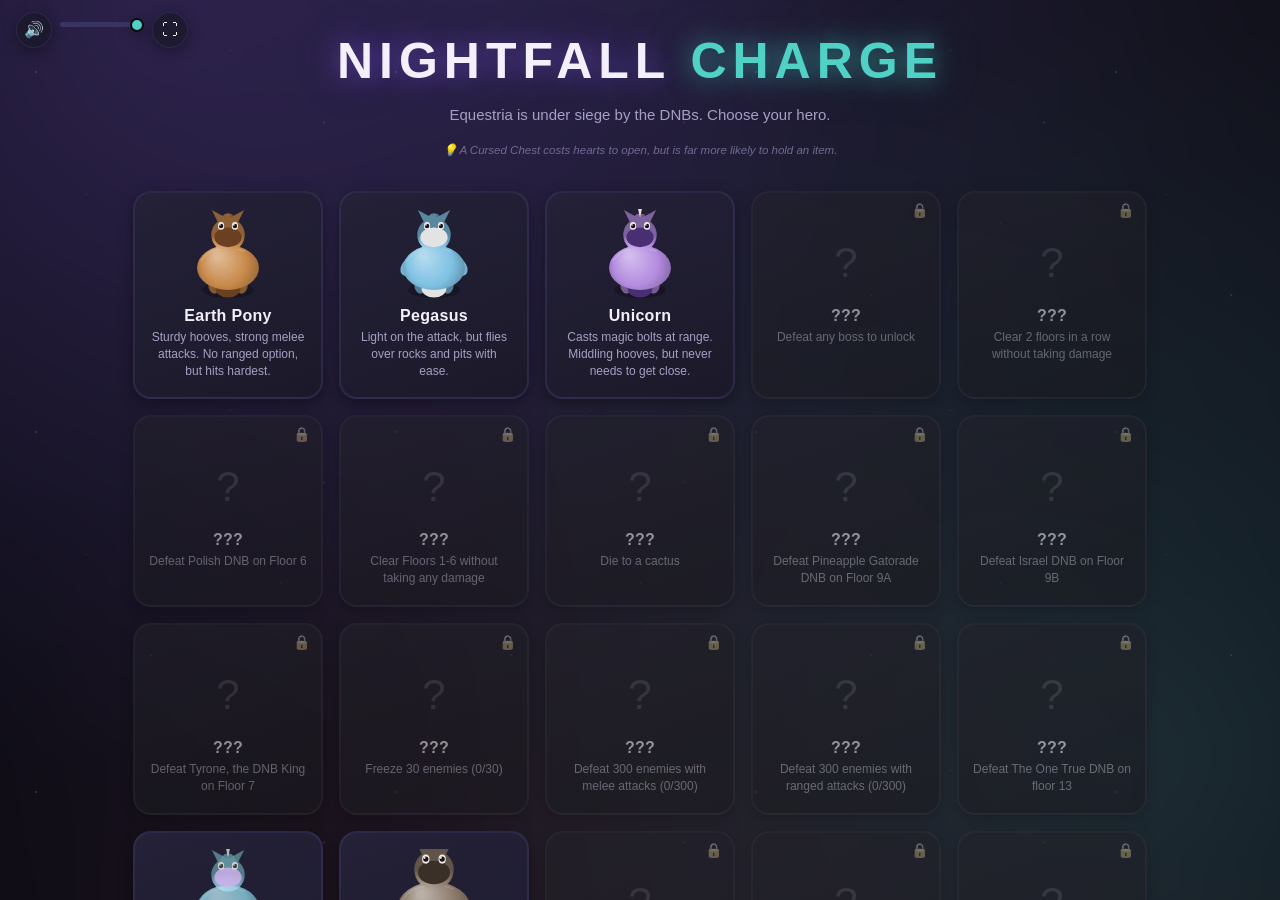
==== index.html @ 21ca1db9 "Add files via upload" ====
<!DOCTYPE html>
<html lang="en">
<head>
<meta charset="UTF-8">
<meta name="viewport" content="width=device-width, initial-scale=1.0">
<title>Nightfall Charge — A Bat Pony's Stand</title>
<link rel="stylesheet" href="style.css">
</head>
<body>

<div id="app">

  <button id="muteBtn" class="mute-btn" title="Mute (M)">🔊</button>
  <input type="range" id="volumeSlider" class="volume-slider" min="0" max="100" step="5" title="Volume">
  <button id="fullscreenBtn" class="mute-btn fullscreen-btn" title="Fullscreen" aria-pressed="false">⛶</button>

  <!-- ===================== MAIN MENU ===================== -->
  <div id="mainMenu" class="screen">
    <h1 class="title">NIGHTFALL <span>CHARGE</span></h1>
    <p class="subtitle">Equestria is under siege by the DNBs. Choose your hero.</p>
    <p id="lifetimeStats" class="lifetime-stats"></p>
    <p id="mainMenuTip" class="menu-tip"></p>
    <div id="classSelect" class="class-grid"></div>
    <!-- difficulty: scales enemy/boss HP + damage only (see main.js) -->
    <div id="difficultySelect" class="achv-filter" role="group" aria-label="Difficulty">
      <span class="hint">Difficulty</span>
      <button type="button" data-difficulty="easy">Easy</button>
      <button type="button" data-difficulty="normal" class="active">Normal</button>
      <button type="button" data-difficulty="hard">Hard</button>
    </div>
    <p class="hint">Move: WASD / Arrows &nbsp;·&nbsp; Attack: Left Click or Space &nbsp;·&nbsp; Bomb: B &nbsp;·&nbsp; Build Turret (hold): V &nbsp;·&nbsp; Active Item: E &nbsp;·&nbsp; Pill: Q &nbsp;·&nbsp; Star: R &nbsp;·&nbsp; Donate: F &nbsp;·&nbsp; Reroll: G &nbsp;·&nbsp; Arcade: H &nbsp;·&nbsp; Bestiary: C &nbsp;·&nbsp; Achievements: T &nbsp;·&nbsp; Pause: Esc</p>
    <h2 class="trophyTitle">Superbosses</h2>
    <div id="trophyRow" class="trophy-row"></div>
    <div class="menu-btn-row">
      <button id="achievementsBtn" class="achv-open-btn">🏆 Achievements<span id="achievementsNewBadge" class="new-badge hidden">NEW</span></button>
      <button id="bestiaryBtn" class="achv-open-btn">📖 Bestiary<span id="bestiaryNewBadge" class="new-badge hidden">NEW</span></button>
    </div>
  </div>

  <!-- ===================== ACHIEVEMENTS ===================== -->
  <div id="achievementsScreen" class="screen hidden overlay achv-overlay">
    <h2>Achievements</h2>
    <div id="achievementsSummary" class="achv-summary"></div>
    <div id="achievementsFilter" class="achv-filter">
      <button data-filter="all" class="active">All</button>
      <button data-filter="unlocked">Unlocked</button>
      <button data-filter="locked">Locked</button>
    </div>
    <div id="achievementsList" class="achv-list"></div>
    <button id="achievementsCloseBtn">Close</button>
  </div>

  <!-- ===================== BESTIARY ===================== -->
  <div id="bestiaryScreen" class="screen hidden overlay achv-overlay">
    <h2>Bestiary</h2>
    <div id="bestiarySummary" class="achv-summary"></div>
    <div id="bestiaryTabs" class="achv-filter"></div>
    <div id="bestiaryList" class="achv-list"></div>
    <button id="bestiaryCloseBtn">Close</button>
  </div>

  <!-- ===================== GAME SCREEN ===================== -->
  <div id="gameScreen" class="screen hidden">

    <div id="hud">
      <div id="hearts" class="hud-row"></div>
      <div class="hud-row hud-resources">
        <span class="res" id="resCoins">🪙 <b>0</b></span>
        <span class="res" id="resKeys">🔑 <b>0</b></span>
        <span class="res" id="resBombs">💣 <b>0</b></span>
        <span class="res hidden" id="resTurrets" title="Built turrets in this room (Engineer Pony).">🔧 <b>0/3</b></span>
        <span class="res hidden" id="resMinions" title="Summoned changeling minions (Changeling Queen).">🦋 <b>0/2</b></span>
        <span class="res" id="resFloor">Floor <b>1</b></span>
      </div>
      <div class="hud-row hud-resources">
        <span class="res" id="statSpeed" title="Movement speed, in pixels/second.">SPD <b>0</b></span>
        <span class="res" id="statRate" title="Attacks per second.">RATE <b>0</b></span>
        <span class="res" id="statDamage" title="Damage per hit.">DMG <b>0</b></span>
        <span class="res" id="statLuck" title="Luck — raises status-effect chances, crit chance, and pickup odds.">LUCK <b>0</b></span>
        <span class="res" id="statRange">RNG <b>0</b></span>
      </div>
      <div class="hud-row" id="activeItemRow">
        <div id="activeItemIcon" class="active-icon">—</div>
        <div id="activeItemPips" class="pips"></div>
        <div id="pillIcon" class="active-icon pill-icon">—</div>
        <div id="starIcon" class="active-icon star-icon">—</div>
        <div id="trinketIcon" class="active-icon trinket-icon">—</div>
      </div>
    </div>

    <div id="minimapWrap">
      <button id="minimapLegendBtn" title="What do the map icons mean?">?</button>
      <canvas id="minimap" width="150" height="150"></canvas>
      <div id="minimapLegend" class="minimap-legend hidden"></div>
    </div>

    <div id="canvasWrap">
      <canvas id="game" width="320" height="320"></canvas>

      <!-- side info panels — absolutely positioned in the idle space either
           side of the 320px canvas; hidden on narrow viewports (style.css) -->
      <div id="leftPanel" class="hudPanel">
        <div class="hudPanelSection" id="leftPanelActive"></div>
        <div class="hudPanelSection" id="leftPanelTrinket"></div>
        <div class="hudPanelSection" id="leftPanelStar"></div>
        <div class="hudPanelSection" id="leftPanelPills"></div>
      </div>

      <div id="rightPanel" class="hudPanel">
        <div class="hudPanelSection">
          <div class="hudPanelTitle">Synergies</div>
          <div id="synergyBar">
            <span class="synergy-badge" id="synEcosystem" title="Ecosystem Set: own at least one item from each of the Marked-for-Death, Venom Bloom, and Skyfall attack-layer families.">🌿</span>
            <span class="synergy-badge" id="synRotRuin" title="Rot &amp; Ruin: any Vulnerable chance AND any Poison chance at once — poison ticks hit 30% harder against a Vulnerable target.">🦠</span>
            <span class="synergy-badge" id="synMarksman" title="Marksman's Eye: 20%+ crit chance backed by any Vulnerable source.">🎯</span>
            <span class="synergy-badge" id="synPackBond" title="Pack Bond: own 3 or more familiars.">🐾</span>
            <span class="synergy-badge" id="synTwinFangs" title="Twin Fangs: own both Fang Guard and Quiverstring at once.">🐺</span>
          </div>
        </div>
        <div class="hudPanelSection">
          <div class="hudPanelTitle">Items</div>
          <div id="passivesBar"></div>
        </div>
        <div class="hudPanelSection">
          <div class="hudPanelTitle">Familiars</div>
          <div id="familiarBar"></div>
        </div>
      </div>

      <div id="roomBanner"></div>
      <div id="itemExamine">
        <div class="item-examine-icon" id="itemExamineIcon"></div>
        <div class="item-examine-text">
          <div class="item-examine-name" id="itemExamineName"></div>
          <div class="item-examine-quality" id="itemExamineQuality"></div>
          <div class="item-examine-desc" id="itemExamineDesc"></div>
        </div>
      </div>
      <div id="toast"></div>
    </div>
  </div>

  <!-- ===================== PAUSE ===================== -->
  <div id="pauseScreen" class="screen hidden overlay">
    <h2>Paused</h2>
    <p id="pauseStats"></p>
    <p class="hint">Move: WASD / Arrows &nbsp;·&nbsp; Attack: Left Click or Space &nbsp;·&nbsp; Bomb: B &nbsp;·&nbsp; Build Turret (hold): V &nbsp;·&nbsp; Active Item: E &nbsp;·&nbsp; Pill: Q &nbsp;·&nbsp; Star: R &nbsp;·&nbsp; Donate: F &nbsp;·&nbsp; Reroll: G &nbsp;·&nbsp; Arcade: H &nbsp;·&nbsp; Mute: M</p>
    <p id="pauseEquipped" class="pause-equipped"></p>
    <button id="resumeBtn">Resume</button>
    <button id="pauseAchievementsBtn">🏆 Achievements</button>
    <button id="pauseBestiaryBtn">📖 Bestiary</button>
    <button id="quitBtn">Quit to Menu</button>
  </div>

  <!-- ===================== GAME OVER ===================== -->
  <div id="gameOverScreen" class="screen hidden overlay">
    <h2 id="gameOverTitle">You Fell...</h2>
    <p id="gameOverStats"></p>
    <button id="copyRunBtn">📋 Copy Run Summary</button>
    <button id="retryBtn">Return to Menu</button>
  </div>

  <!-- ===================== WIN ===================== -->
  <div id="winScreen" class="screen hidden overlay">
    <h2>Equestria is Saved!</h2>
    <p id="winStats"></p>
    <button id="copyWinRunBtn">📋 Copy Run Summary</button>
    <button id="winBtn">Return to Menu</button>
  </div>

</div>

<script src="js/core/theme.js"></script>
<script src="js/core/utils-1.js"></script>
<script src="js/core/utils-2.js"></script>
<script src="js/core/audio.js"></script>

<script src="js/data/core.js"></script>
<script src="js/data/items-1.js"></script>
<script src="js/data/items-2.js"></script>
<script src="js/data/items-3.js"></script>
<script src="js/data/items-4.js"></script>
<script src="js/data/items-5.js"></script>
<script src="js/data/trinkets-1.js"></script>
<script src="js/data/trinkets-2.js"></script>
<script src="js/data/familiars-1.js"></script>
<script src="js/data/familiars-2.js"></script>
<script src="js/data/lists.js"></script>
<script src="js/data/pickups.js"></script>
<script src="js/data/collectibles.js"></script>
<script src="js/data/economy.js"></script>

<script src="js/data/enemies/growth.js"></script>
<script src="js/data/enemies/types-1.js"></script>
<script src="js/data/enemies/types-2.js"></script>
<script src="js/data/enemies/types-3.js"></script>
<script src="js/data/enemies/types-4.js"></script>
<script src="js/data/enemies/lists.js"></script>
<script src="js/data/enemies/bosses.js"></script>
<script src="js/data/enemies/superbosses.js"></script>

<script src="js/data/stages.js"></script>

<script src="js/achievements/core.js"></script>
<script src="js/achievements/defs-1.js"></script>
<script src="js/achievements/defs-2.js"></script>
<script src="js/achievements/defs-3.js"></script>
<script src="js/achievements/defs-4.js"></script>
<script src="js/achievements/defs-5.js"></script>
<script src="js/achievements/defs-6.js"></script>
<script src="js/achievements/defs-7.js"></script>
<script src="js/achievements/defs-8.js"></script>
<script src="js/achievements/defs-9.js"></script>
<script src="js/achievements/defs-10.js"></script>
<script src="js/achievements/defs-11.js"></script>
<script src="js/achievements/logic.js"></script>

<script src="js/ui/bestiary.js"></script>

<script src="js/data/roomTemplates/core.js"></script>
<script src="js/data/roomTemplates/normal-1.js"></script>
<script src="js/data/roomTemplates/normal-2.js"></script>
<script src="js/data/roomTemplates/normal-3.js"></script>
<script src="js/data/roomTemplates/normal-4.js"></script>

<script src="js/systems/dungeon.js"></script>
<script src="js/systems/room.js"></script>
<script src="js/entities/entities.js"></script>
<script src="js/systems/attackStyles.js"></script>
<script src="js/systems/combat-1.js"></script>
<script src="js/systems/combat-2.js"></script>
<script src="js/systems/combat-3.js"></script>
<script src="js/systems/combat-4.js"></script>
<script src="js/systems/ai-1.js"></script>
<script src="js/systems/ai-2.js"></script>
<script src="js/systems/ai-3.js"></script>
<script src="js/systems/ai-4.js"></script>
<script src="js/systems/familiars.js"></script>
<script src="js/systems/pills.js"></script>
<script src="js/systems/stars.js"></script>
<script src="js/systems/items-1.js"></script>
<script src="js/systems/items-2.js"></script>
<script src="js/systems/shop.js"></script>

<script src="js/ui/ui.js"></script>
<script src="js/game.js"></script>
<script src="js/ui/render.js"></script>
<script src="js/main.js"></script>
</body>
</html>
---- style.css ----
:root{
  /* surfaces */
  --bg:#0b0a13;
  --panel:#1b1929;
  --panel-hi:#242138;
  --panel2:#262340;
  --panel-glass:rgba(26,24,40,.72);

  /* ink */
  --ink:#f3f0fb;
  --muted:#a79fc4;
  --muted-dim:#726a92;

  /* borders */
  --border:#3a3560;
  --border-soft:rgba(58,53,96,.55);

  /* accents */
  --accent:#8b5cf6;
  --accent-dim:#5a3fa0;
  --accent2:#4fd1c5;
  --red:#e35b6a;
  --blue:#5b9ee3;
  --gold:#e3c15b;
  --green:#7fd66a;

  /* effects */
  --glow-accent:0 0 24px rgba(139,92,246,.45);
  --glow-accent2:0 0 20px rgba(79,209,197,.4);
  --glow-gold:0 0 18px rgba(227,193,93,.4);
  --glow-red:0 0 18px rgba(227,91,106,.4);
  --shadow-soft:0 4px 14px rgba(0,0,0,.35);
  --shadow-lift:0 14px 32px -10px rgba(0,0,0,.6);

  --radius-sm:8px;
  --radius-md:12px;
  --radius-lg:18px;

  --ease:cubic-bezier(.22,1,.36,1);
  /* Phase 6b overhaul — the two hover/active-state durations that were
     already the de facto standard across the file (most rules already used
     .15s or .2s, some paired with var(--ease) and some not); giving them
     names means every chip/button/card's micro-interaction now shares
     exactly one curve instead of accidentally drifting apart. */
  --transition-fast:.15s var(--ease);
  --transition-base:.2s var(--ease);
}

*{ box-sizing:border-box; }

html,body{
  margin:0; padding:0; height:100%;
  background:var(--bg);
  color:var(--ink);
  font-family:'Trebuchet MS', 'Segoe UI', sans-serif;
  overflow:hidden;
  user-select:none;
}

/* ---------- ambient background (behind everything, purely decorative) ---------- */
body{ position:relative; isolation:isolate; }
body::before{
  content:''; position:fixed; inset:-12%;
  background:
    radial-gradient(circle at 18% 12%, rgba(139,92,246,.20), transparent 45%),
    radial-gradient(circle at 82% 78%, rgba(79,209,197,.14), transparent 50%),
    radial-gradient(circle at 50% 105%, rgba(227,91,106,.10), transparent 55%),
    radial-gradient(ellipse at 50% -10%, #241f3d 0%, #12111c 55%, #0a0912 100%);
  filter:blur(40px);
  animation:driftGlow 26s ease-in-out infinite alternate;
  z-index:-2; pointer-events:none;
}
body::after{
  content:''; position:fixed; inset:0;
  background-image:
    radial-gradient(1.4px 1.4px at 10% 20%, rgba(255,255,255,.55), transparent),
    radial-gradient(1px 1px at 78% 62%, rgba(255,255,255,.4), transparent),
    radial-gradient(1.6px 1.6px at 42% 82%, rgba(255,255,255,.4), transparent),
    radial-gradient(1px 1px at 64% 14%, rgba(255,255,255,.3), transparent),
    radial-gradient(1px 1px at 24% 54%, rgba(255,255,255,.28), transparent),
    radial-gradient(1.5px 1.5px at 90% 34%, rgba(255,255,255,.32), transparent);
  background-repeat:repeat; background-size:360px 360px;
  opacity:.45;
  animation:twinkle 6s ease-in-out infinite;
  z-index:-1; pointer-events:none;
}
@keyframes driftGlow{
  0%{ transform:translate(0,0) scale(1); }
  100%{ transform:translate(-2.5%,2%) scale(1.06); }
}
@keyframes twinkle{
  0%,100%{ opacity:.32; }
  50%{ opacity:.58; }
}
@media (prefers-reduced-motion:reduce){
  body::before, body::after{ animation:none; }
}

#app{ height:100%; width:100%; position:relative; }
.screen{ height:100%; width:100%; display:flex; flex-direction:column; align-items:center; }
.hidden{ display:none !important; }

/* ---------- Mute button — floats above every screen ---------- */
.mute-btn{
  position:absolute; top:12px; left:16px; z-index:20;
  width:36px; height:36px; padding:0; border-radius:50%;
  background:var(--panel-glass); border:1px solid var(--border-soft); color:var(--ink);
  font-size:16px; line-height:1; cursor:pointer;
  display:flex; align-items:center; justify-content:center;
  backdrop-filter:blur(4px); -webkit-backdrop-filter:blur(4px);
  box-shadow:var(--shadow-soft);
  transition:transform var(--transition-fast), border-color var(--transition-base), filter var(--transition-fast);
}
.mute-btn:hover{ transform:scale(1.08); border-color:var(--accent2); }
.mute-btn:active{ transform:scale(.96); }
.mute-btn.muted{ filter:grayscale(.7) brightness(.8); }

/* ---------- Fullscreen toggle — same chrome, parked past the volume slider ---------- */
.fullscreen-btn{ left:152px; }
.fullscreen-btn.active{ border-color:var(--accent2); color:var(--accent2); }
/* the volume slider hides itself on a cramped screen, so close the gap */
@media (max-width:640px){ .fullscreen-btn{ left:58px; } }

/* ---------- Volume slider — sits beside the mute button on every screen ---------- */
.volume-slider{
  position:absolute; top:20px; left:58px; z-index:20;
  width:84px; height:5px; -webkit-appearance:none; appearance:none;
  background:var(--border); border-radius:999px; outline:none; cursor:pointer;
}
.volume-slider::-webkit-slider-thumb{
  -webkit-appearance:none; appearance:none; width:14px; height:14px; border-radius:50%;
  background:var(--accent2); box-shadow:var(--shadow-soft); cursor:pointer; border:2px solid var(--bg);
}
.volume-slider::-moz-range-thumb{
  width:14px; height:14px; border-radius:50%; background:var(--accent2);
  box-shadow:var(--shadow-soft); cursor:pointer; border:2px solid var(--bg);
}
.volume-slider::-moz-range-track{ background:var(--border); height:5px; border-radius:999px; }
@media (max-width:640px){ .volume-slider{ display:none; } } /* mute toggle alone is enough on a cramped screen */

::selection{ background:var(--accent); color:#fff; }

button{ font-family:inherit; }
button:focus-visible, .class-card:focus-visible{
  outline:2px solid var(--accent2); outline-offset:2px; border-radius:6px;
}

/* thin themed scrollbars for anything that overflows */
#mainMenu, .panel{ scrollbar-width:thin; scrollbar-color:var(--border) transparent; }
#mainMenu::-webkit-scrollbar, .panel::-webkit-scrollbar{ width:8px; height:8px; }
#mainMenu::-webkit-scrollbar-track{ background:transparent; }
#mainMenu::-webkit-scrollbar-thumb{ background:var(--border); border-radius:8px; }
#mainMenu::-webkit-scrollbar-thumb:hover{ background:var(--accent-dim); }

/* ---------- Main Menu ---------- */
#mainMenu{
  /* NOT justify-content:center — a flex container that centers overflowing
     content has a well-known scroll trap: the browser centers the flex line
     and treats the space above it as unreachable, so once the class grid
     (now 20 cards) gets taller than the viewport, everything above the
     centered point can't be scrolled back into view. flex-start plus the
     existing top padding keeps the same "roughly centered on a short
     screen" look without that trap. */
  justify-content:flex-start; padding:32px 24px 40px; gap:16px; overflow-y:auto;
  animation:menuIn .5s var(--ease) both;
}
@keyframes menuIn{
  from{ opacity:0; transform:translateY(14px); }
  to{ opacity:1; transform:translateY(0); }
}

.title{
  font-size:clamp(32px,6vw,50px); letter-spacing:6px; margin:0; font-weight:800;
  text-shadow:0 0 26px rgba(139,92,246,.55), 0 0 56px rgba(139,92,246,.22);
  animation:titlePulse 4.5s ease-in-out infinite;
}
.title span{
  color:var(--accent2);
  text-shadow:0 0 26px rgba(79,209,197,.6), 0 0 56px rgba(79,209,197,.28);
}
@keyframes titlePulse{
  0%,100%{ filter:brightness(1); }
  50%{ filter:brightness(1.12); }
}
@media (prefers-reduced-motion:reduce){ .title{ animation:none; } }

.subtitle{ color:var(--muted); margin:0 0 4px; font-size:15px; }
.lifetime-stats{ color:var(--muted-dim); margin:0 0 4px; font-size:12px; letter-spacing:.2px; }
.lifetime-stats:empty{ display:none; } /* no localStorage history yet (fresh browser) — don't leave an odd gap */
.menu-tip{ color:var(--muted-dim); margin:0 0 10px; font-size:11.5px; font-style:italic; max-width:520px; text-align:center; }

.class-grid{
  display:grid; grid-template-columns:repeat(auto-fit, minmax(150px,190px));
  justify-content:center;
  gap:16px; margin:8px 0;
  max-width:1050px;
}
.class-card{
  position:relative; overflow:hidden; isolation:isolate;
  background:linear-gradient(160deg, var(--panel-hi), var(--panel));
  border:2px solid var(--border-soft); border-radius:var(--radius-lg);
  padding:16px 14px; text-align:center; cursor:pointer;
  box-shadow:var(--shadow-soft);
  transition:transform var(--transition-base), border-color var(--transition-base), box-shadow var(--transition-base);
}
.class-card::before{
  content:''; position:absolute; inset:0; z-index:1;
  background:linear-gradient(115deg, transparent 35%, rgba(255,255,255,.09) 48%, transparent 62%);
  transform:translateX(-130%);
  transition:transform .65s var(--ease);
  pointer-events:none;
}
.class-card:hover:not(.locked)::before{ transform:translateX(130%); }
.class-card:hover:not(.locked){
  transform:translateY(-6px) scale(1.02);
  border-color:var(--accent);
  box-shadow:var(--shadow-lift), var(--glow-accent);
}
.class-card:active:not(.locked){ transform:translateY(-2px) scale(.99); }
.class-card canvas{ display:block; margin:0 auto 8px; position:relative; z-index:0; }
.class-card h3{ margin:4px 0; font-size:16px; letter-spacing:.3px; }
.class-card p{ margin:2px 0; font-size:12px; color:var(--muted); line-height:1.4; }
.class-card.locked{ opacity:.55; cursor:not-allowed; filter:grayscale(.65); }
.class-card.locked::after{
  content:'🔒'; position:absolute; top:9px; right:11px; font-size:14px; opacity:.85; z-index:1;
}

.hint{ color:var(--muted-dim); font-size:12px; margin-top:6px; text-align:center; }
.hint kbd, .hint b{ color:var(--muted); }

.trophyTitle{
  font-size:12px; letter-spacing:3px; text-transform:uppercase; color:var(--muted-dim);
  margin:10px 0 2px; font-weight:600;
  display:flex; align-items:center; gap:10px; width:100%; max-width:640px;
}
.trophyTitle::before, .trophyTitle::after{
  content:''; flex:1; height:1px;
  background:linear-gradient(90deg, transparent, var(--border), transparent);
}
.trophy-row{ display:flex; gap:12px; flex-wrap:wrap; justify-content:center; max-width:640px; }
.trophy{
  width:82px; background:linear-gradient(160deg, var(--panel-hi), var(--panel));
  border:2px solid var(--border-soft); border-radius:var(--radius-md);
  padding:10px 6px; text-align:center; box-shadow:var(--shadow-soft);
  transition:transform var(--transition-base), box-shadow var(--transition-base);
}
.trophy:hover{ transform:translateY(-3px); }
.trophy .icon{ font-size:26px; line-height:1; filter:drop-shadow(0 2px 4px rgba(0,0,0,.4)); }
.trophy .name{ font-size:10px; color:var(--muted); margin-top:5px; line-height:1.3; }
.trophy .count{ font-size:10px; color:var(--gold); margin-top:2px; font-weight:700; }
.trophy.locked{ opacity:.42; filter:grayscale(.8); }
.trophy.beaten{
  border-color:var(--gold);
  animation:trophyShine 3s ease-in-out infinite;
}
@keyframes trophyShine{
  0%,100%{ box-shadow:0 0 10px rgba(227,193,93,.25), var(--shadow-soft); }
  50%{ box-shadow:0 0 20px rgba(227,193,93,.48), var(--shadow-soft); }
}
@media (prefers-reduced-motion:reduce){ .trophy.beaten{ animation:none; box-shadow:var(--glow-gold), var(--shadow-soft); } }

/* ---------- Game Screen ---------- */
#gameScreen{ padding:10px 12px; gap:8px; height:100%; }

#hud{
  width:100%; max-width:960px; display:flex; flex-direction:column; gap:6px;
  padding:8px 10px; border-radius:var(--radius-md);
  background:linear-gradient(180deg, rgba(16,15,26,.55), rgba(16,15,26,.1));
  backdrop-filter:blur(3px); -webkit-backdrop-filter:blur(3px);
}
.hud-row{ display:flex; align-items:center; gap:10px; flex-wrap:wrap; }
#hearts{ gap:3px; height:24px; align-items:center; }

.hud-resources .res{
  background:var(--panel); border:1px solid var(--border-soft); border-radius:var(--radius-sm);
  padding:3px 10px; font-size:13px; color:var(--muted);
  display:inline-flex; align-items:center; gap:4px;
  transition:border-color var(--transition-base), transform var(--transition-fast);
}
.hud-resources .res:hover{ border-color:var(--accent2); }
.hud-resources .res b{ color:var(--ink); font-weight:700; }
/* a quiet "you're out" cue on the key/bomb counters at 0 — see ui.js updateHUD */
.hud-resources .res.res-empty{ border-color:rgba(227,91,106,.5); animation:resEmptyPulse 1.8s ease-in-out infinite; }
.hud-resources .res.res-empty b{ color:var(--red); }
@keyframes resEmptyPulse{
  0%,100%{ box-shadow:none; }
  50%{ box-shadow:0 0 8px rgba(227,91,106,.4); }
}

.active-icon{
  width:36px; height:36px; border-radius:var(--radius-sm); background:var(--panel);
  border:2px solid var(--border-soft); display:flex; align-items:center; justify-content:center;
  font-size:18px; box-shadow:var(--shadow-soft); transition:border-color var(--transition-base);
}
.pill-icon{
  border-radius:50%; margin-left:auto; border-color:rgba(180,140,224,.35);
}
.pill-icon:not(.empty){ border-color:var(--accent); box-shadow:0 0 8px rgba(139,92,246,.35), var(--shadow-soft); }
.star-icon{
  border-radius:50%; border-color:rgba(244,211,94,.35);
}
.star-icon:not(.empty){ border-color:#f4d35e; box-shadow:0 0 8px rgba(244,211,94,.4), var(--shadow-soft); }
.trinket-icon{
  border-radius:50%; border-color:rgba(227,193,93,.3);
}
.trinket-icon:not(.empty){ border-color:var(--gold); box-shadow:0 0 8px rgba(227,193,93,.35), var(--shadow-soft); }
.pips{ display:flex; gap:3px; }
.pip{ width:12px; height:12px; border-radius:3px; background:#33304f; border:1px solid var(--border-soft); transition:background var(--transition-base); }
.pip.full{ background:var(--accent2); box-shadow:0 0 6px var(--accent2); animation:pipGlow 1.9s ease-in-out infinite; }
@keyframes pipGlow{
  0%,100%{ box-shadow:0 0 6px var(--accent2); }
  50%{ box-shadow:0 0 13px var(--accent2); }
}
/* "this is usable right now" pulse — active item at full charge, or a
   pill/star held in the pocket — see ui.js updateHUD */
.active-icon.ready-glow{ animation:readyGlow 1.6s ease-in-out infinite; }
@keyframes readyGlow{
  0%,100%{ box-shadow:0 0 8px rgba(79,209,197,.35), var(--shadow-soft); }
  50%{ box-shadow:0 0 16px rgba(79,209,197,.7), var(--shadow-soft); }
}

#minimapWrap{
  position:absolute; top:12px; right:16px;
  background:var(--panel-glass); border:1px solid var(--border-soft); border-radius:var(--radius-md);
  padding:6px; backdrop-filter:blur(4px); -webkit-backdrop-filter:blur(4px);
  box-shadow:var(--shadow-soft);
}
#minimapWrap::before{
  content:'MAP'; display:block; font-size:9px; letter-spacing:2.5px; color:var(--muted-dim);
  text-align:center; margin-bottom:3px; font-weight:600;
}
#minimap{ border-radius:6px; display:block; }
#minimapLegendBtn{
  position:absolute; top:4px; left:4px; z-index:2;
  width:16px; height:16px; padding:0; border-radius:50%;
  background:var(--panel2); border:1px solid var(--border-soft); color:var(--muted);
  font-size:10px; font-weight:700; line-height:1; cursor:pointer;
  display:flex; align-items:center; justify-content:center;
  transition:border-color var(--transition-fast), color var(--transition-fast);
}
#minimapLegendBtn:hover{ border-color:var(--accent2); color:var(--ink); }
.minimap-legend{
  position:absolute; top:6px; right:calc(100% + 8px);
  width:190px; background:var(--panel-glass); border:1px solid var(--border-soft); border-radius:var(--radius-md);
  padding:8px 10px; backdrop-filter:blur(4px); -webkit-backdrop-filter:blur(4px);
  box-shadow:var(--shadow-lift); font-size:11px; color:var(--muted);
}
.minimap-legend .legend-row{ padding:2px 0; }
@media (max-width:640px){ .minimap-legend{ right:auto; left:0; top:calc(100% + 6px); width:170px; } }

#canvasWrap{
  position:relative; flex:1; width:100%; max-width:1100px;
  display:flex; align-items:center; justify-content:center; overflow:hidden;
}
/* a pulsing red edge-vignette once you're down to a heart or less (see
   ui.js updateHUD) — the heart row itself is easy to lose track of
   mid-fight, a full-screen cue isn't */
#canvasWrap.low-health::after{
  content:''; position:absolute; inset:0; pointer-events:none; z-index:5;
  box-shadow:inset 0 0 90px rgba(227,91,106,.55);
  animation:lowHealthPulse 1.4s ease-in-out infinite;
}
@keyframes lowHealthPulse{
  0%,100%{ opacity:.55; }
  50%{ opacity:1; }
}
#game{
  background:#000; border-radius:6px;
  box-shadow:0 0 0 1px var(--border-soft), 0 0 50px rgba(139,92,246,.16), var(--shadow-lift);
  /* Smooth, deliberately — NOT pixelated. Nothing here is pixel art: every
     sprite is anti-aliased vector work (ellipses, quadratic curves, radial
     gradients) drawn at devicePixelRatio, and game.js's fitCanvas can scale
     the result up to 2.2x. Nearest-neighbour on top of anti-aliased edges is
     the worst of both worlds — you keep the soft grey fringe *and* make it
     blocky. Bilinear keeps the curves reading as curves. The matching
     in-canvas decision (ctx.imageSmoothingEnabled) is set in render.js. */
  image-rendering:auto;
}
#roomBanner{
  position:absolute; top:10px; left:50%;
  transform:translate(-50%,-8px);
  font-size:19px; letter-spacing:3px; font-weight:700; color:var(--gold);
  text-shadow:0 2px 10px rgba(0,0,0,.9), var(--glow-gold);
  opacity:0; pointer-events:none;
  padding:4px 20px; border-radius:999px; background:rgba(8,7,13,.4);
  transition:opacity .5s var(--ease), transform .5s var(--ease);
}
#roomBanner.show{ opacity:1; transform:translate(-50%,0); }
#toast{
  position:absolute; bottom:14px; left:50%;
  transform:translate(-50%,8px);
  background:var(--panel-glass); border:1px solid var(--border-soft); border-radius:var(--radius-sm);
  padding:7px 16px; font-size:13px; opacity:0; pointer-events:none;
  max-width:80%; text-align:center;
  backdrop-filter:blur(4px); -webkit-backdrop-filter:blur(4px);
  box-shadow:var(--shadow-soft);
  transition:opacity .35s var(--ease), transform .35s var(--ease);
}
#toast.show{ opacity:1; transform:translate(-50%,0); }

/* ---------- item/trinket/familiar examination tooltip (BoI "external item
   descriptions"-style) — shows while standing near an unclaimed pedestal ---------- */
#itemExamine{
  position:absolute; bottom:56px; left:50%;
  transform:translate(-50%,8px);
  display:flex; align-items:center; gap:10px;
  background:var(--panel-glass); border:1px solid var(--border-soft); border-radius:var(--radius-sm);
  padding:8px 14px; max-width:88%; opacity:0; pointer-events:none;
  backdrop-filter:blur(4px); -webkit-backdrop-filter:blur(4px);
  box-shadow:var(--shadow-soft);
  transition:opacity .25s var(--ease), transform .25s var(--ease);
}
#itemExamine.show{ opacity:1; transform:translate(-50%,0); }
.item-examine-icon{ font-size:26px; flex:0 0 auto; line-height:1; }
.item-examine-text{ min-width:0; text-align:left; }
.item-examine-name{ font-weight:700; font-size:13px; color:var(--ink); }
.item-examine-quality{ font-size:11px; color:var(--gold); margin:1px 0; letter-spacing:.5px; }
.item-examine-desc{ font-size:11.5px; color:var(--muted); line-height:1.35; }

/* max-height+scroll safety net — the passive pool got a lot bigger (see
   data.js's supermassive update batch), so a heavily-stacked run can now
   wrap to several rows; without a cap that pushes the rest of the page
   down instead of just scrolling in place */
#passivesBar{ display:flex; gap:5px; min-height:22px; flex-wrap:wrap; max-height:70px; overflow-y:auto; }
#familiarBar{ display:flex; gap:5px; min-height:22px; flex-wrap:wrap; max-height:70px; overflow-y:auto; }
.passive-chip{
  width:20px; height:20px; border-radius:50%; background:var(--panel2);
  border:1px solid var(--border-soft); font-size:11px; display:flex; align-items:center; justify-content:center;
  box-shadow:var(--shadow-soft); transition:transform var(--transition-fast), border-color var(--transition-fast);
}
.passive-chip:hover{ transform:scale(1.18); border-color:var(--accent2); }
/* familiar bank chips — same chrome as the item bank's, with a count badge
   for stacked copies (see ui.js updateHUD) */
.familiar-chip{
  position:relative;
  width:20px; height:20px; border-radius:50%; background:var(--panel2);
  border:1px solid var(--border-soft); font-size:11px; display:flex; align-items:center; justify-content:center;
  box-shadow:var(--shadow-soft); transition:transform var(--transition-fast), border-color var(--transition-fast);
}
.familiar-chip:hover{ transform:scale(1.18); border-color:var(--accent2); }
.familiar-chip .chip-count{
  position:absolute; right:-3px; bottom:-3px;
  font-size:8px; font-weight:700; line-height:1; color:var(--ink);
  background:var(--panel); border:1px solid var(--border-soft); border-radius:999px;
  padding:1px 3px;
}

/* synergy badges — 5 fixed icons (see index.html/ui.js updateHUD), dim by
   default and lit once the matching player.<name>Active flag flips on. Same
   chip chrome as .passive-chip so the panel reads as one family. */
#synergyBar{ display:flex; gap:5px; min-height:22px; flex-wrap:wrap; }
.synergy-badge{
  width:20px; height:20px; border-radius:50%; background:var(--panel2);
  border:1px solid var(--border-soft); font-size:11px; display:flex; align-items:center; justify-content:center;
  box-shadow:var(--shadow-soft); transition:transform var(--transition-fast), border-color var(--transition-fast), filter var(--transition-fast), box-shadow var(--transition-fast);
  opacity:.4; filter:grayscale(1);
}
.synergy-badge:hover{ transform:scale(1.18); }
.synergy-badge.active{
  opacity:1; filter:none; border-color:var(--accent2);
  box-shadow:var(--glow-accent2), var(--shadow-soft);
}

/* ---------- side HUD panels (#leftPanel / #rightPanel) — absolutely
   positioned in the idle space either side of the canvas inside #canvasWrap
   (which is position:relative). Same panel chrome as #itemExamine.

   left/right are set from JS (game.js's fitCanvas -> _positionHudPanels),
   not fixed here — the canvas's rendered width depends on the actual
   viewport, so a hardcoded inset either sat way out in dead space or, on a
   wider-than-assumed canvas, overlapped the play area. fitCanvas measures
   the canvas's real edge each time it resizes and keeps a fixed clear gap
   off it, hiding the panels (.hud-panel-hidden) when there isn't room. The
   6px below is just the pre-JS/no-JS fallback position. */
.hudPanel{
  position:absolute; width:180px; z-index:4;
  background:var(--panel-glass); border:1px solid var(--border-soft); border-radius:var(--radius-sm);
  padding:8px 10px; font-size:11.5px; color:var(--muted); text-align:left;
  backdrop-filter:blur(4px); -webkit-backdrop-filter:blur(4px);
  box-shadow:var(--shadow-soft);
  overflow-y:auto; overflow-x:hidden;
}
/* left panel gets the full column height; the right one is bottom-anchored so
   it stays clear of the top-right minimap, which floats above the whole
   screen (#minimapWrap is positioned against #app, not #canvasWrap).
   The left panel is a pure readout — pointer-events:none so it can never
   swallow an aim/attack click meant for the canvas (main.js binds those on
   the canvas element itself). The right one keeps them: its chips ARE its
   tooltips. */
#leftPanel{ left:6px; top:8px; max-height:calc(100% - 16px); pointer-events:none; }
#rightPanel{ right:6px; bottom:8px; max-height:calc(100% - 110px); }
.hud-panel-hidden{ display:none; }
.hudPanelSection{ padding:5px 0; border-top:1px solid var(--border-soft); }
.hudPanelSection:first-child{ border-top:none; padding-top:0; }
.hudPanelTitle{
  font-size:9px; letter-spacing:2px; color:var(--muted-dim); font-weight:600;
  text-transform:uppercase; margin-bottom:4px;
}
.hudPanelName{ font-weight:700; font-size:12px; color:var(--ink); }
.hudPanelDesc{ font-size:11px; color:var(--muted); line-height:1.3; }
.hudPanelEmpty{ font-size:11px; color:var(--muted-dim); font-style:italic; }
.hudPillRow{ display:flex; flex-wrap:wrap; align-items:baseline; gap:2px 5px; padding:1px 0; line-height:1.25; }
.hudPillSwatch{
  flex:0 0 auto; width:8px; height:8px; border-radius:50%;
  box-shadow:inset 0 0 0 1px rgba(255,255,255,.25);
}
.hudPillName{ color:var(--muted); }
.hudPillEffect{ font-weight:600; }
.hudPillEffect.good{ color:var(--green); }
.hudPillEffect.bad{ color:var(--red); }
.hudPillEffect.unknown{ color:var(--muted-dim); }

/* ---------- Overlays ---------- */
.overlay{
  position:absolute; inset:0; background:rgba(6,5,10,.82);
  backdrop-filter:blur(6px); -webkit-backdrop-filter:blur(6px);
  justify-content:center; align-items:center; gap:10px;
  animation:overlayFade .3s var(--ease) both;
}
@keyframes overlayFade{ from{ opacity:0; } to{ opacity:1; } }
.overlay h2, .overlay p, .overlay button{ animation:overlayRise .45s var(--ease) both; }
.overlay p{ animation-delay:.05s; }
.overlay button{ animation-delay:.1s; }
@keyframes overlayRise{
  from{ opacity:0; transform:translateY(14px) scale(.97); }
  to{ opacity:1; transform:translateY(0) scale(1); }
}
@media (prefers-reduced-motion:reduce){
  .overlay, .overlay h2, .overlay p, .overlay button{ animation:none; }
}
.overlay h2{ font-size:32px; margin:0; letter-spacing:1px; text-shadow:0 0 20px rgba(139,92,246,.5); }
#gameOverScreen h2{ color:var(--red); text-shadow:0 0 22px rgba(227,91,106,.55); }
#winScreen h2{ color:var(--gold); text-shadow:0 0 22px rgba(227,193,93,.55); }
.overlay p{ color:var(--muted); text-align:center; max-width:440px; line-height:1.55; }
#pauseScreen .pause-equipped{ font-size:12px; color:var(--accent2); margin-top:-4px; }
.pause-equipped:empty{ display:none; }
.overlay button{
  background:linear-gradient(160deg, var(--accent), #6d3fc9); color:#fff; border:none;
  padding:11px 26px; border-radius:var(--radius-md); font-size:15px; font-weight:600; cursor:pointer;
  margin-top:6px; box-shadow:var(--shadow-soft);
  transition:transform var(--transition-fast), box-shadow var(--transition-fast), filter var(--transition-fast);
}
.overlay button:hover{ filter:brightness(1.15); transform:translateY(-2px); box-shadow:var(--shadow-lift); }
.overlay button:active{ transform:translateY(0); }

/* ---------- Main menu: open-achievements / open-bestiary buttons ---------- */
.menu-btn-row{ display:flex; gap:12px; margin-top:4px; flex-wrap:wrap; justify-content:center; }
.achv-open-btn{
  position:relative; margin-top:4px; background:var(--panel); color:var(--gold); border:1px solid var(--border-soft);
  padding:8px 18px; border-radius:var(--radius-md); font-size:13px; font-weight:600; cursor:pointer;
  box-shadow:var(--shadow-soft); transition:transform var(--transition-fast), border-color var(--transition-base), filter var(--transition-fast);
}
.achv-open-btn:hover{ border-color:var(--gold); filter:brightness(1.15); transform:translateY(-2px); }
/* "something unlocked since you last looked" — see main.js refreshAchievementsBadge */
.new-badge{
  position:absolute; top:-8px; right:-8px; background:var(--red); color:#fff;
  font-size:9px; font-weight:800; letter-spacing:.5px; padding:2px 6px; border-radius:999px;
  box-shadow:var(--glow-red); animation:newBadgePulse 1.6s ease-in-out infinite;
}
.new-badge.hidden{ display:none; }
@keyframes newBadgePulse{
  0%,100%{ transform:scale(1); }
  50%{ transform:scale(1.12); }
}

/* ---------- Achievements panel ---------- */
.achv-overlay{ justify-content:flex-start; padding:40px 16px; overflow-y:auto; }
.achv-overlay h2{ color:var(--gold); text-shadow:0 0 22px rgba(227,193,93,.5); margin-bottom:4px; }
.achv-summary{ color:var(--muted); font-size:13px; margin-bottom:10px; }
.achv-filter{ display:flex; gap:8px; margin-bottom:14px; flex-wrap:wrap; justify-content:center; }
.achv-filter button{
  background:var(--panel); color:var(--muted); border:1px solid var(--border-soft);
  padding:5px 14px; border-radius:999px; font-size:12px; font-weight:600; cursor:pointer;
  transition:border-color var(--transition-fast), color var(--transition-fast), background var(--transition-fast);
}
.achv-filter button:hover{ border-color:var(--accent2); color:var(--ink); }
.achv-filter button.active{ background:var(--accent-dim); border-color:var(--accent); color:var(--ink); }
.achv-list{
  width:100%; max-width:760px; display:flex; flex-direction:column; gap:4px;
  animation:overlayRise .45s var(--ease) both; animation-delay:.05s;
}
.achv-category{
  font-size:12px; letter-spacing:2.5px; text-transform:uppercase; color:var(--muted-dim);
  margin:16px 0 6px; font-weight:700;
}
.achv-category:first-child{ margin-top:0; }
.achv-grid{ display:flex; flex-direction:column; gap:6px; }
.achv-row{
  display:flex; align-items:center; gap:12px;
  background:linear-gradient(160deg, var(--panel-hi), var(--panel));
  border:1px solid var(--border-soft); border-radius:var(--radius-md);
  padding:9px 14px; opacity:.55; filter:grayscale(.5);
  transition:opacity var(--transition-base), filter var(--transition-base), border-color var(--transition-base);
}
.achv-row.done{ opacity:1; filter:none; border-color:rgba(227,193,93,.35); box-shadow:0 0 14px rgba(227,193,93,.12); }
.achv-icon{ font-size:22px; flex:0 0 auto; width:30px; text-align:center; }
.achv-text{ min-width:0; flex:1; }
.achv-name{ font-size:13.5px; font-weight:700; }
.achv-row.done .achv-name{ color:var(--gold); }
.achv-desc{ font-size:12px; color:var(--muted); margin-top:1px; line-height:1.4; }
.achv-reward{ font-size:11px; color:var(--accent2); margin-top:2px; }

/* ---------- Bestiary panel — reuses everything above (.achv-summary/
   .achv-filter/.achv-list/.achv-category/.achv-grid/.achv-row/.achv-icon/
   .achv-text/.achv-name/.achv-desc/.achv-reward), just a couple of its own
   additions for the things Achievements never needed: a plain colored dot
   in place of an emoji glyph (enemies/objects/pills have no icon of their
   own), and a one-off note paragraph above the Pills tab ---------- */
.achv-icon.best-dot{
  width:20px; height:20px; margin:0 auto; border-radius:50%;
  box-shadow:0 0 6px rgba(0,0,0,.4), inset 0 0 0 1px rgba(255,255,255,.25);
}
.bestiary-note{
  font-size:12px; color:var(--muted); line-height:1.5; max-width:760px;
  background:var(--panel); border:1px solid var(--border-soft); border-radius:var(--radius-md);
  padding:9px 14px; margin:0 0 10px;
}

/* ---------- responsive ---------- */
/* Whether there's room for the side panels depends on the canvas's actual
   rendered size, which game.js's fitCanvas measures directly and reflects
   here via .hud-panel-hidden / .hud-panel-fallback — not a guessed viewport
   breakpoint, since the canvas can land anywhere up to 704px wide well
   before #canvasWrap itself gets anywhere near 1140px. */
#leftPanel.hud-panel-hidden{ display:none; }
/* the item bank was always visible before these panels existed, so instead
   of dropping it too, the right panel folds into a thin strip along the
   bottom of the play area when there's no room to sit beside the canvas —
   inert to the mouse so it can't eat an attack click (its chips lose their
   hover tooltips in this layout) */
#rightPanel.hud-panel-fallback{
  left:6px; right:6px; bottom:4px; width:auto; max-height:70px;
  display:flex; gap:10px; align-items:flex-start; padding:5px 8px;
  pointer-events:none;
}
#rightPanel.hud-panel-fallback .hudPanelSection{ border-top:none; padding:0; flex:1 1 auto; min-width:0; }
#rightPanel.hud-panel-fallback .hudPanelTitle{ margin-bottom:2px; }
#rightPanel.hud-panel-fallback #passivesBar, #rightPanel.hud-panel-fallback #familiarBar{ max-height:48px; }
@media (max-width:640px){
  .title{ letter-spacing:3px; }
  .class-grid{ grid-template-columns:repeat(auto-fit,minmax(130px,1fr)); gap:12px; }
  .hud-resources{ gap:6px; }
  .hud-resources .res{ font-size:11px; padding:2px 7px; }
  #minimapWrap{ transform:scale(.85); transform-origin:top right; }
}
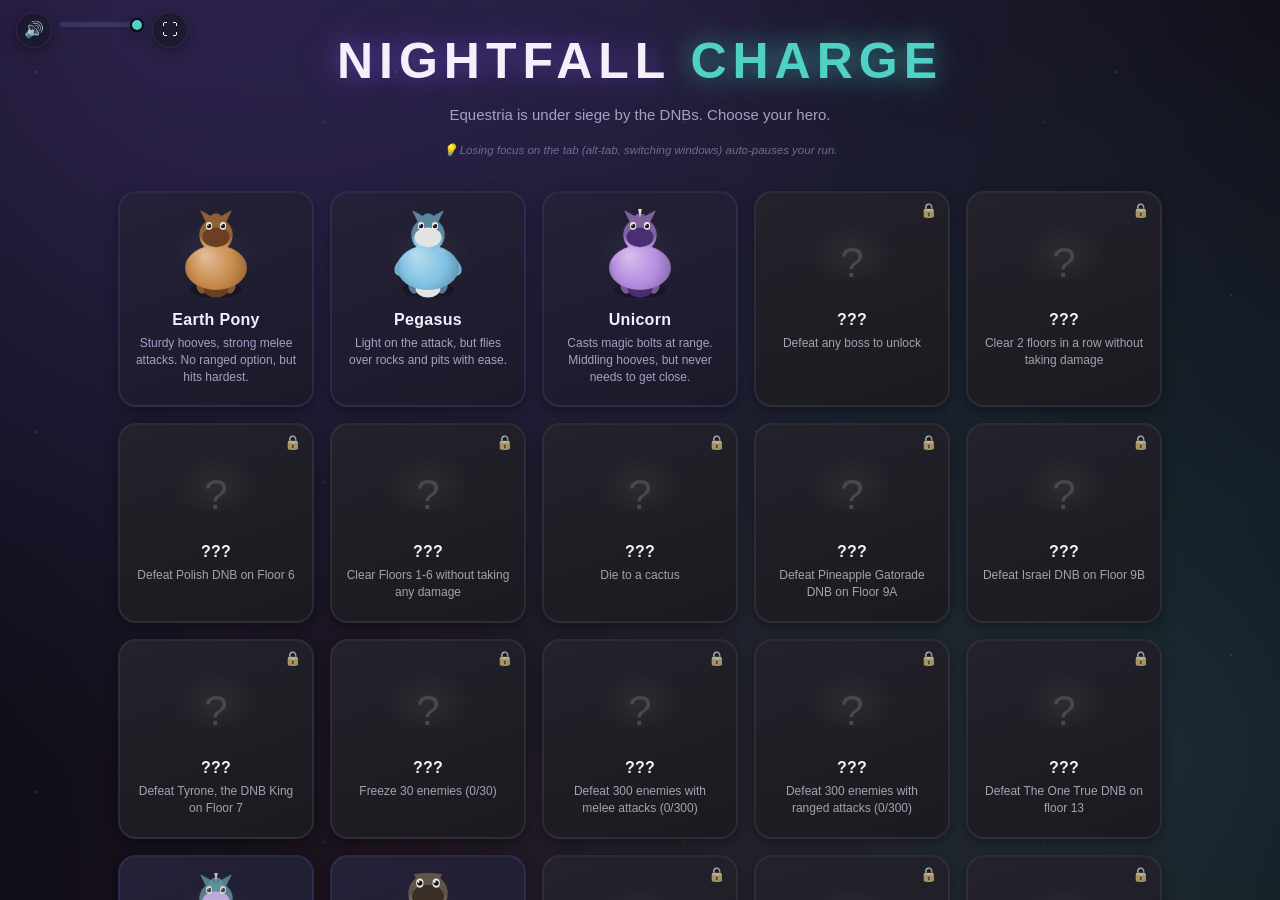
==== commit f593aad6: "Add files via upload" ====
--- a/index.html
+++ b/index.html
@@ -2,17 +2,35 @@
 <html lang="en">
 <head>
 <meta charset="UTF-8">
-<meta name="viewport" content="width=device-width, initial-scale=1.0">
+<meta name="viewport" content="width=device-width, initial-scale=1.0, maximum-scale=1.0, user-scalable=no, viewport-fit=cover">
+<meta name="mobile-web-app-capable" content="yes">
+<meta name="apple-mobile-web-app-capable" content="yes">
+<meta name="apple-mobile-web-app-status-bar-style" content="black-translucent">
+<meta name="theme-color" content="#0b0a13">
 <title>Nightfall Charge — A Bat Pony's Stand</title>
 <link rel="stylesheet" href="style.css">
 </head>
 <body>
 
+<!-- Slow-drifting ambient motes behind the main menu — purely decorative,
+     additive to the static body::before/::after gradient+twinkle layers in
+     style.css (those never move; these do). Sized/rendered from
+     js/ui/menu-backdrop.js, driven by main.js's loop() only while `game` is
+     null (i.e. only while the main menu is the visible screen). Lives
+     outside #app so its fixed full-viewport sizing never has to fight
+     #app's own layout. -->
+<canvas id="menuBackdrop"></canvas>
+
 <div id="app">
 
   <button id="muteBtn" class="mute-btn" title="Mute (M)">🔊</button>
   <input type="range" id="volumeSlider" class="volume-slider" min="0" max="100" step="5" title="Volume">
   <button id="fullscreenBtn" class="mute-btn fullscreen-btn" title="Fullscreen" aria-pressed="false">⛶</button>
+  <!-- Phase 13 visual pass (batch 1) — screenshot button, only shown once a
+       run is in progress (js/main.js toggles the .hidden class the same way
+       updateHUD toggles every other in-run-only chip). Saves the current
+       canvas frame as a PNG via a throwaway <a download>. -->
+  <button id="screenshotBtn" class="mute-btn screenshot-btn hidden" title="Save screenshot">📷</button>
 
   <!-- ===================== MAIN MENU ===================== -->
   <div id="mainMenu" class="screen">
@@ -30,10 +48,12 @@
     </div>
     <p class="hint">Move: WASD / Arrows &nbsp;·&nbsp; Attack: Left Click or Space &nbsp;·&nbsp; Bomb: B &nbsp;·&nbsp; Build Turret (hold): V &nbsp;·&nbsp; Active Item: E &nbsp;·&nbsp; Pill: Q &nbsp;·&nbsp; Star: R &nbsp;·&nbsp; Donate: F &nbsp;·&nbsp; Reroll: G &nbsp;·&nbsp; Arcade: H &nbsp;·&nbsp; Bestiary: C &nbsp;·&nbsp; Achievements: T &nbsp;·&nbsp; Pause: Esc</p>
     <h2 class="trophyTitle">Superbosses</h2>
-    <div id="trophyRow" class="trophy-row"></div>
+    <div id="trophyRow" class="trophy-routes"></div>
     <div class="menu-btn-row">
       <button id="achievementsBtn" class="achv-open-btn">🏆 Achievements<span id="achievementsNewBadge" class="new-badge hidden">NEW</span></button>
       <button id="bestiaryBtn" class="achv-open-btn">📖 Bestiary<span id="bestiaryNewBadge" class="new-badge hidden">NEW</span></button>
+      <button id="skillTreeBtn" class="achv-open-btn">🌳 Skill Tree<span id="skillTreePointsBadge" class="new-badge hidden"></span></button>
+      <button id="musicTestBtn" class="achv-open-btn">🎵 Music Test</button>
     </div>
   </div>
 
@@ -57,6 +77,83 @@
     <div id="bestiaryTabs" class="achv-filter"></div>
     <div id="bestiaryList" class="achv-list"></div>
     <button id="bestiaryCloseBtn">Close</button>
+  </div>
+
+  <!-- ===================== SKILL TREE ===================== -->
+  <div id="skillTreeScreen" class="screen hidden overlay achv-overlay skilltree-overlay">
+    <h2>Skill Tree</h2>
+    <div id="skillTreeSummary" class="achv-summary"></div>
+    <div id="skillTreeToolbar" class="skilltree-toolbar">
+      <select id="skillTreeJumpSelect" title="Jump to a character's branch"></select>
+      <input id="skillTreeSearchInput" type="text" placeholder="Search nodes…" autocomplete="off" />
+      <button id="skillTreeSearchPrevBtn" type="button" title="Previous match">◀</button>
+      <span id="skillTreeSearchCount"></span>
+      <button id="skillTreeSearchNextBtn" type="button" title="Next match">▶</button>
+      <button id="skillTreeRecenterBtn" type="button" title="Recenter on start">⌂ Recenter</button>
+      <button id="skillTreeOverviewBtn" type="button" title="Per-character build overview">📋 Overview</button>
+      <button id="skillTreeUndoBtn" type="button" title="Refund your most recent purchase this session">↩ Undo Last</button>
+    </div>
+    <div id="skillTreeFilterBar" class="skilltree-filter-bar">
+      <button type="button" class="skilltree-filter-btn" data-filter="all">All</button>
+      <button type="button" class="skilltree-filter-btn" data-filter="buyable">Affordable</button>
+      <button type="button" class="skilltree-filter-btn" data-filter="owned">Owned</button>
+      <button type="button" class="skilltree-filter-btn" data-filter="cursed">Cursed</button>
+      <button type="button" class="skilltree-filter-btn" data-filter="unique">Unique</button>
+      <button type="button" class="skilltree-filter-btn" data-filter="capstone" title="Capstone (♛) and Ascension (⚡) nodes">Endgame</button>
+    </div>
+    <div id="skillTreeList" class="achv-list"></div>
+    <!-- NOT a child of #skillTreeList — buildSkillTreePanel() does
+         wrap.innerHTML='' on that element every rebuild, which would wipe
+         this canvas out from under itself. Positioned absolutely against
+         #skillTreeScreen (itself position:absolute via .overlay) instead. -->
+    <canvas id="skillTreeMinimap" width="170" height="130" title="Click to jump — dots show every node you can currently see"></canvas>
+    <span id="skillTreeZoomReadout" class="skilltree-zoom-readout" title="Current zoom — scroll wheel or +/- to change"></span>
+    <!-- Persistent hover/click detail panel — replaces relying solely on the
+         native `title` tooltip (slow to appear, truncates, no styling). Also
+         NOT a child of #skillTreeList for the same wipe-on-rebuild reason as
+         the minimap above. Starts empty/hidden; populated by
+         showSkillNodeDetail() in skilltree.js. -->
+    <div id="skillTreeDetailPanel" class="skilltree-detail hidden">
+      <div class="skilltree-detail-head">
+        <span id="skillTreeDetailName" class="skilltree-detail-name"></span>
+        <span id="skillTreeDetailCost" class="skilltree-detail-cost"></span>
+      </div>
+      <div id="skillTreeDetailDesc" class="skilltree-detail-desc"></div>
+      <div id="skillTreeDetailEffects" class="skilltree-detail-effects"></div>
+    </div>
+    <!-- Build overview — every character with at least one owned node,
+         sorted by points invested. Toggled by #skillTreeOverviewBtn; rows
+         are clickable jump-to-character shortcuts. Same "sibling, not
+         child, of #skillTreeList" reasoning as the minimap/detail panel. -->
+    <div id="skillTreeOverviewPanel" class="skilltree-overview hidden">
+      <div class="skilltree-overview-head">
+        <span>Build Overview</span>
+        <button id="skillTreeOverviewCloseBtn" type="button" aria-label="Close">×</button>
+      </div>
+      <div id="skillTreeOverviewList" class="skilltree-overview-list"></div>
+    </div>
+    <div id="skillTreeLegend" class="skilltree-legend">
+      <span><i class="sk-swatch owned"></i>Owned</span>
+      <span><i class="sk-swatch buyable"></i>Affordable</span>
+      <span><i class="sk-swatch unaffordable"></i>Need more points</span>
+      <span><i class="sk-swatch cursed"></i>Cursed (drawback)</span>
+      <span><i class="sk-swatch unique">✦</i>Unique mechanic</span>
+      <span><i class="sk-swatch capstone">♛</i>Capstone</span>
+      <span><i class="sk-swatch ascension">⚡</i>Ascension</span>
+      <span class="skilltree-legend-note">Buy a node to reveal its children · click an owned frontier node (↩) to sell it back · arrow keys pan · +/- zoom</span>
+    </div>
+    <button id="skillTreeCloseBtn">Close</button>
+  </div>
+
+  <!-- ===================== MUSIC TEST ===================== -->
+  <!-- A preview panel for audio.js's background tracks — not tied to any
+       run, purely for auditioning a track (or checking what's landed)
+       without playing. See ui/music-test.js. -->
+  <div id="musicTestScreen" class="screen hidden overlay achv-overlay">
+    <h2>🎵 Music Test</h2>
+    <p class="achv-summary">Preview a background track without starting a run. Closing this stops playback and brings the menu ambience back.</p>
+    <div id="musicTestList" class="achv-list"></div>
+    <button id="musicTestCloseBtn">Close</button>
   </div>
 
   <!-- ===================== GAME SCREEN ===================== -->
@@ -96,6 +193,32 @@
 
     <div id="canvasWrap">
       <canvas id="game" width="320" height="320"></canvas>
+
+      <!-- Touch controls (Phase 12 mobile pass) — only shown on a coarse-
+           pointer/no-hover device via the .touch-only gate in style.css, so
+           a mouse+keyboard player never sees them. Movement joystick sits
+           bottom-left, action buttons bottom-right; aiming/attacking still
+           happens by touching/dragging anywhere else on the canvas itself
+           (main.js's existing pointerdown/pointermove handlers already
+           treat any pointer the same as a mouse, touch included). See
+           js/ui/touch-controls.js for the wiring. -->
+      <div id="touchJoystick" class="touch-only touch-joystick" aria-hidden="true">
+        <div class="touch-joystick-ring"></div>
+        <div id="touchJoystickKnob" class="touch-joystick-knob"></div>
+      </div>
+      <div id="touchActionBar" class="touch-only touch-action-bar">
+        <button type="button" id="touchBombBtn" class="touch-action-btn" title="Place Bomb (B)">💣</button>
+        <button type="button" id="touchActiveBtn" class="touch-action-btn touch-action-btn-lg" title="Use Active Item (E)">✨</button>
+        <button type="button" id="touchPillBtn" class="touch-action-btn" title="Take Pill (Q)">💊</button>
+        <button type="button" id="touchStarBtn" class="touch-action-btn" title="Use Star (R)">⭐</button>
+        <button type="button" id="touchTurretBtn" class="touch-action-btn touch-only-turret hidden" title="Hold to Build Turret (V)">🔧</button>
+      </div>
+      <div id="touchUtilityBar" class="touch-only touch-utility-bar">
+        <button type="button" id="touchDonateBtn" class="touch-util-btn" title="Donate (F)">💰</button>
+        <button type="button" id="touchRerollBtn" class="touch-util-btn" title="Reroll (G)">🎲</button>
+        <button type="button" id="touchArcadeBtn" class="touch-util-btn" title="Arcade Interact (H)">🕹️</button>
+        <button type="button" id="touchPauseBtn" class="touch-util-btn" title="Pause">⏸️</button>
+      </div>
 
       <!-- side info panels — absolutely positioned in the idle space either
            side of the 320px canvas; hidden on narrow viewports (style.css) -->
@@ -144,11 +267,24 @@
   <div id="pauseScreen" class="screen hidden overlay">
     <h2>Paused</h2>
     <p id="pauseStats"></p>
-    <p class="hint">Move: WASD / Arrows &nbsp;·&nbsp; Attack: Left Click or Space &nbsp;·&nbsp; Bomb: B &nbsp;·&nbsp; Build Turret (hold): V &nbsp;·&nbsp; Active Item: E &nbsp;·&nbsp; Pill: Q &nbsp;·&nbsp; Star: R &nbsp;·&nbsp; Donate: F &nbsp;·&nbsp; Reroll: G &nbsp;·&nbsp; Arcade: H &nbsp;·&nbsp; Mute: M</p>
+    <div class="pause-keybinds">
+      <span class="pause-keybind"><kbd>WASD</kbd> Move</span>
+      <span class="pause-keybind"><kbd>Click</kbd> Attack</span>
+      <span class="pause-keybind"><kbd>B</kbd> Bomb</span>
+      <span class="pause-keybind"><kbd>V</kbd> Build Turret (hold)</span>
+      <span class="pause-keybind"><kbd>E</kbd> Active Item</span>
+      <span class="pause-keybind"><kbd>Q</kbd> Pill</span>
+      <span class="pause-keybind"><kbd>R</kbd> Star</span>
+      <span class="pause-keybind"><kbd>F</kbd> Donate</span>
+      <span class="pause-keybind"><kbd>G</kbd> Reroll</span>
+      <span class="pause-keybind"><kbd>H</kbd> Arcade</span>
+      <span class="pause-keybind"><kbd>M</kbd> Mute</span>
+    </div>
     <p id="pauseEquipped" class="pause-equipped"></p>
     <button id="resumeBtn">Resume</button>
     <button id="pauseAchievementsBtn">🏆 Achievements</button>
     <button id="pauseBestiaryBtn">📖 Bestiary</button>
+    <button id="pauseSkillTreeBtn">🌳 Skill Tree</button>
     <button id="quitBtn">Quit to Menu</button>
   </div>
 
@@ -181,9 +317,12 @@
 <script src="js/data/items-3.js"></script>
 <script src="js/data/items-4.js"></script>
 <script src="js/data/items-5.js"></script>
+<script src="js/data/items-6.js"></script>
+<script src="js/data/items-7.js"></script>
 <script src="js/data/trinkets-1.js"></script>
 <script src="js/data/trinkets-2.js"></script>
 <script src="js/data/familiars-1.js"></script>
+<script src="js/data/familiars-3.js"></script>
 <script src="js/data/familiars-2.js"></script>
 <script src="js/data/lists.js"></script>
 <script src="js/data/pickups.js"></script>
@@ -195,9 +334,30 @@
 <script src="js/data/enemies/types-2.js"></script>
 <script src="js/data/enemies/types-3.js"></script>
 <script src="js/data/enemies/types-4.js"></script>
+<script src="js/data/enemies/legacy-extra.js"></script>
+<script src="js/data/enemies/flies.js"></script>
+<script src="js/data/enemies/crypt-extra.js"></script>
+<script src="js/data/enemies/crypt-extra2.js"></script>
+<!-- Phase 10 extended main route, stages 4-13. These MUST sit above lists.js:
+     it snapshots ENEMY_LIST = Object.values(ENEMY_TYPES) exactly once. -->
+<script src="js/data/enemies/stage4-6-enemies.js"></script>
+<script src="js/data/enemies/stage7-9-enemies.js"></script>
+<script src="js/data/enemies/stage10-13-enemies.js"></script>
 <script src="js/data/enemies/lists.js"></script>
+<script src="js/data/enemies/minibosses.js"></script>
 <script src="js/data/enemies/bosses.js"></script>
+<!-- ...and these MUST sit below bosses.js/superbosses.js, which declare the
+     BOSS_TYPES/SUPERBOSSES objects they merge into. Each pushes onto the
+     matching _LIST itself, since those are snapshotted the same way. -->
+<script src="js/data/enemies/legacy-extra-bosses.js"></script>
+<script src="js/data/enemies/stage4-6-bosses.js"></script>
+<script src="js/data/enemies/stage7-9-bosses.js"></script>
+<script src="js/data/enemies/stage10-13-bosses.js"></script>
 <script src="js/data/enemies/superbosses.js"></script>
+<script src="js/data/enemies/stage4-6-superbosses.js"></script>
+<script src="js/data/enemies/stage7-9-superbosses.js"></script>
+<script src="js/data/enemies/stage10-13-superbosses.js"></script>
+<script src="js/data/enemies/superboss-routes.js"></script>
 
 <script src="js/data/stages.js"></script>
 
@@ -213,7 +373,32 @@
 <script src="js/achievements/defs-9.js"></script>
 <script src="js/achievements/defs-10.js"></script>
 <script src="js/achievements/defs-11.js"></script>
+<script src="js/achievements/defs-12.js"></script>
+<script src="js/achievements/defs-mastery.js"></script>
+<script src="js/achievements/bestiary-tiers.js"></script>
 <script src="js/achievements/logic.js"></script>
+<script src="js/achievements/skilltree.js"></script>
+<script src="js/achievements/skilltree-characters.js"></script>
+<script src="js/achievements/skilltree-characters-2.js"></script>
+<script src="js/achievements/skilltree-characters-3.js"></script>
+<script src="js/achievements/skilltree-characters-4a.js"></script>
+<script src="js/achievements/skilltree-characters-4b.js"></script>
+<script src="js/achievements/skilltree-characters-4c.js"></script>
+<script src="js/achievements/skilltree-characters-4d.js"></script>
+<script src="js/achievements/skilltree-characters-4e.js"></script>
+<script src="js/achievements/skilltree-characters-5a.js"></script>
+<script src="js/achievements/skilltree-characters-5b.js"></script>
+<script src="js/achievements/skilltree-characters-5c.js"></script>
+<script src="js/achievements/skilltree-characters-5d.js"></script>
+<script src="js/achievements/skilltree-characters-5e.js"></script>
+<script src="js/achievements/skilltree-capstones.js"></script>
+<script src="js/achievements/skilltree-ascensions.js"></script>
+<script src="js/achievements/skilltree-general.js"></script>
+<script src="js/achievements/skilltree-unlocks-stars.js"></script>
+<script src="js/achievements/skilltree-unlocks-familiars.js"></script>
+<script src="js/achievements/skilltree-unlocks-items.js"></script>
+<script src="js/achievements/skilltree-unlocks-items-2.js"></script>
+<script src="js/achievements/skilltree-unlocks-trinkets.js"></script>
 
 <script src="js/ui/bestiary.js"></script>
 
@@ -222,6 +407,15 @@
 <script src="js/data/roomTemplates/normal-2.js"></script>
 <script src="js/data/roomTemplates/normal-3.js"></script>
 <script src="js/data/roomTemplates/normal-4.js"></script>
+<script src="js/data/roomTemplates/firecolors.js"></script>
+<script src="js/data/roomTemplates/dnbfly-rooms.js"></script>
+<script src="js/data/roomTemplates/floorfeature.js"></script>
+<script src="js/data/roomTemplates/miniboss.js"></script>
+<!-- Phase 10 extended main route — these push onto the array floorfeature.js
+     assigns, so they must load after it. -->
+<script src="js/data/roomTemplates/stage4-6-floorfeature.js"></script>
+<script src="js/data/roomTemplates/stage7-9-floorfeature.js"></script>
+<script src="js/data/roomTemplates/stage10-13-floorfeature.js"></script>
 
 <script src="js/systems/dungeon.js"></script>
 <script src="js/systems/room.js"></script>
@@ -231,20 +425,44 @@
 <script src="js/systems/combat-2.js"></script>
 <script src="js/systems/combat-3.js"></script>
 <script src="js/systems/combat-4.js"></script>
+<script src="js/systems/ai-minibosses.js"></script>
+<script src="js/systems/ai-newshared.js"></script>
+<script src="js/systems/ai-legacy-bosses.js"></script>
+<script src="js/systems/ai-flies.js"></script>
+<script src="js/systems/ai-crypt.js"></script>
+<script src="js/systems/ai-crypt2.js"></script>
 <script src="js/systems/ai-1.js"></script>
 <script src="js/systems/ai-2.js"></script>
 <script src="js/systems/ai-3.js"></script>
 <script src="js/systems/ai-4.js"></script>
+<!-- Phase 10 content group 1 (stages 4-6). Populates ENEMY_BEHAVIOR_HANDLERS,
+     so it must load after combat-3.js (which declares that const) and after
+     ai-1..4.js, whose helpers its functions call. -->
+<script src="js/systems/ai-stage4-6.js"></script>
+<!-- Phase 10 content group 2 (stages 7-9). Same constraint as group 1's file
+     above: populates ENEMY_BEHAVIOR_HANDLERS, so it must load after
+     combat-3.js (which declares that const) and after ai-1..4.js, whose
+     helpers its function bodies call at runtime. -->
+<script src="js/systems/ai-stage7-9.js"></script>
+<!-- Phase 10 content group 3 (stages 10-13, floorNum 27-34, including the
+     main route's new final floor). Same constraint as groups 1 and 2 above:
+     populates ENEMY_BEHAVIOR_HANDLERS, so it must load after combat-3.js
+     (which declares that const) and after ai-1..4.js, whose helpers —
+     chaseSeek/seekVector/fireProjectileAngle/dnbRing — its bodies call. -->
+<script src="js/systems/ai-stage10-13.js"></script>
 <script src="js/systems/familiars.js"></script>
 <script src="js/systems/pills.js"></script>
 <script src="js/systems/stars.js"></script>
 <script src="js/systems/items-1.js"></script>
+<script src="js/systems/items-synergy.js"></script>
 <script src="js/systems/items-2.js"></script>
 <script src="js/systems/shop.js"></script>
 
 <script src="js/ui/ui.js"></script>
 <script src="js/game.js"></script>
 <script src="js/ui/render.js"></script>
+<script src="js/ui/menu-backdrop.js"></script>
+<script src="js/ui/music-test.js"></script>
 <script src="js/main.js"></script>
 </body>
 </html>
--- a/style.css
+++ b/style.css
@@ -96,6 +96,16 @@
   body::before, body::after{ animation:none; }
 }
 
+/* ---------- menu backdrop motes (js/ui/menu-backdrop.js) ---------- */
+/* Fixed, full-viewport, painted below #app (position:relative below gives
+   #app's own stacking layer priority over any negative-z-index sibling
+   regardless of DOM order — see the comment on #menuBackdrop's <canvas> tag
+   in index.html). Sized in JS (canvas.width/height track window.inner*),
+   not CSS — a canvas's width/height ATTRIBUTES define its internal pixel
+   grid, which plain CSS width/height can't touch. */
+#menuBackdrop{ position:fixed; inset:0; z-index:-1; pointer-events:none; display:block; width:100%; height:100%; }
+@media (prefers-reduced-motion:reduce){ #menuBackdrop{ display:none; } }
+
 #app{ height:100%; width:100%; position:relative; }
 .screen{ height:100%; width:100%; display:flex; flex-direction:column; align-items:center; }
 .hidden{ display:none !important; }
@@ -121,6 +131,17 @@
 /* the volume slider hides itself on a cramped screen, so close the gap */
 @media (max-width:640px){ .fullscreen-btn{ left:58px; } }
 
+/* ---------- Screenshot button — same chrome, parked past fullscreen; only
+   ever shown mid-run (js/main.js), so it never crowds the main-menu row ---------- */
+.screenshot-btn{ left:206px; }
+.screenshot-btn:active{ transform:scale(.9); }
+.screenshot-btn.flash{ animation:screenshotFlash .4s ease-out; }
+@keyframes screenshotFlash{
+  0%{ box-shadow:0 0 0 0 rgba(255,255,255,.9), var(--shadow-soft); }
+  100%{ box-shadow:0 0 0 14px rgba(255,255,255,0), var(--shadow-soft); }
+}
+@media (max-width:640px){ .screenshot-btn{ left:96px; } }
+
 /* ---------- Volume slider — sits beside the mute button on every screen ---------- */
 .volume-slider{
   position:absolute; top:20px; left:58px; z-index:20;
@@ -146,11 +167,11 @@
 }
 
 /* thin themed scrollbars for anything that overflows */
-#mainMenu, .panel{ scrollbar-width:thin; scrollbar-color:var(--border) transparent; }
-#mainMenu::-webkit-scrollbar, .panel::-webkit-scrollbar{ width:8px; height:8px; }
-#mainMenu::-webkit-scrollbar-track{ background:transparent; }
-#mainMenu::-webkit-scrollbar-thumb{ background:var(--border); border-radius:8px; }
-#mainMenu::-webkit-scrollbar-thumb:hover{ background:var(--accent-dim); }
+#mainMenu, .panel, .skilltree-scroll, .hudPanel{ scrollbar-width:thin; scrollbar-color:var(--border) transparent; }
+#mainMenu::-webkit-scrollbar, .panel::-webkit-scrollbar, .skilltree-scroll::-webkit-scrollbar, .hudPanel::-webkit-scrollbar{ width:8px; height:8px; }
+#mainMenu::-webkit-scrollbar-track, .skilltree-scroll::-webkit-scrollbar-track, .hudPanel::-webkit-scrollbar-track{ background:transparent; }
+#mainMenu::-webkit-scrollbar-thumb, .skilltree-scroll::-webkit-scrollbar-thumb, .hudPanel::-webkit-scrollbar-thumb{ background:var(--border); border-radius:8px; }
+#mainMenu::-webkit-scrollbar-thumb:hover, .skilltree-scroll::-webkit-scrollbar-thumb:hover, .hudPanel::-webkit-scrollbar-thumb:hover{ background:var(--accent-dim); }
 
 /* ---------- Main Menu ---------- */
 #mainMenu{
@@ -177,12 +198,23 @@
 .title span{
   color:var(--accent2);
   text-shadow:0 0 26px rgba(79,209,197,.6), 0 0 56px rgba(79,209,197,.28);
+  animation:titleColorCycle 12s ease-in-out infinite;
 }
 @keyframes titlePulse{
   0%,100%{ filter:brightness(1); }
   50%{ filter:brightness(1.12); }
 }
-@media (prefers-reduced-motion:reduce){ .title{ animation:none; } }
+/* Cycles "CHARGE" through the same DNB neon palette used across the rest of
+   the UI (violet/cyan/gold/red) instead of sitting on one fixed accent
+   color forever — color+text-shadow interpolate together each step so the
+   glow always matches whatever hue is currently showing. */
+@keyframes titleColorCycle{
+  0%,100%{ color:#4fd1c5; text-shadow:0 0 26px rgba(79,209,197,.6), 0 0 56px rgba(79,209,197,.28); }
+  25%{ color:#8b5cf6; text-shadow:0 0 26px rgba(139,92,246,.6), 0 0 56px rgba(139,92,246,.28); }
+  50%{ color:#e3c15b; text-shadow:0 0 26px rgba(227,193,91,.6), 0 0 56px rgba(227,193,91,.28); }
+  75%{ color:#e35b6a; text-shadow:0 0 26px rgba(227,91,106,.6), 0 0 56px rgba(227,91,106,.28); }
+}
+@media (prefers-reduced-motion:reduce){ .title, .title span{ animation:none; } }
 
 .subtitle{ color:var(--muted); margin:0 0 4px; font-size:15px; }
 .lifetime-stats{ color:var(--muted-dim); margin:0 0 4px; font-size:12px; letter-spacing:.2px; }
@@ -190,19 +222,31 @@
 .menu-tip{ color:var(--muted-dim); margin:0 0 10px; font-size:11.5px; font-style:italic; max-width:520px; text-align:center; }
 
 .class-grid{
-  display:grid; grid-template-columns:repeat(auto-fit, minmax(150px,190px));
+  display:grid; grid-template-columns:repeat(auto-fit, minmax(158px,196px));
   justify-content:center;
   gap:16px; margin:8px 0;
   max-width:1050px;
 }
 .class-card{
   position:relative; overflow:hidden; isolation:isolate;
+  display:flex; flex-direction:column; align-items:stretch;
   background:linear-gradient(160deg, var(--panel-hi), var(--panel));
   border:2px solid var(--border-soft); border-radius:var(--radius-lg);
-  padding:16px 14px; text-align:center; cursor:pointer;
+  padding:16px 14px 12px; text-align:center; cursor:pointer;
   box-shadow:var(--shadow-soft);
   transition:transform var(--transition-base), border-color var(--transition-base), box-shadow var(--transition-base);
-}
+  /* Staggered entrance (Phase 12 visual pass) — animation-delay is set
+     per-card from JS (ui.js's buildClassSelect, `_cardIndex`), so the grid
+     fills in left-to-right/top-to-bottom instead of every one of 25 cards
+     popping in at once. `both` keeps the card invisible before its own
+     delay elapses instead of flashing at full opacity for one frame first. */
+  animation:classCardIn .45s var(--ease) both;
+}
+@keyframes classCardIn{
+  from{ opacity:0; transform:translateY(10px) scale(.96); }
+  to{ opacity:1; transform:translateY(0) scale(1); }
+}
+@media (prefers-reduced-motion:reduce){ .class-card{ animation:none; } }
 .class-card::before{
   content:''; position:absolute; inset:0; z-index:1;
   background:linear-gradient(115deg, transparent 35%, rgba(255,255,255,.09) 48%, transparent 62%);
@@ -217,12 +261,57 @@
   box-shadow:var(--shadow-lift), var(--glow-accent);
 }
 .class-card:active:not(.locked){ transform:translateY(-2px) scale(.99); }
-.class-card canvas{ display:block; margin:0 auto 8px; position:relative; z-index:0; }
+/* Soft radial vignette behind the portrait, so the canvas doesn't just float
+   on the same flat gradient as the rest of the card — a cheap way to give
+   the art a bit more presence without touching the actual pony renderer. */
+.class-card canvas{
+  display:block; margin:0 auto 8px; position:relative; z-index:0;
+  border-radius:50%;
+  background:radial-gradient(closest-side, rgba(255,255,255,.06), transparent 72%);
+}
 .class-card h3{ margin:4px 0; font-size:16px; letter-spacing:.3px; }
-.class-card p{ margin:2px 0; font-size:12px; color:var(--muted); line-height:1.4; }
+.class-card p{ margin:2px 0 8px; font-size:12px; color:var(--muted); line-height:1.4; flex:1 0 auto; }
 .class-card.locked{ opacity:.55; cursor:not-allowed; filter:grayscale(.65); }
 .class-card.locked::after{
   content:'🔒'; position:absolute; top:9px; right:11px; font-size:14px; opacity:.85; z-index:1;
+  transition:transform var(--transition-fast);
+}
+/* Phase 12 visual pass (batch 3) — a locked card previously gave zero
+   feedback on hover; a small lock-jiggle + border tint communicates "not
+   yet" without implying the card is actually clickable the way the
+   unlocked hover treatment (lift + shine sweep) does. */
+.class-card.locked:hover{ border-color:rgba(227,91,106,.4); }
+.class-card.locked:hover::after{ animation:lockJiggle .4s ease-in-out; }
+@keyframes lockJiggle{
+  0%,100%{ transform:rotate(0); }
+  25%{ transform:rotate(-8deg); }
+  75%{ transform:rotate(8deg); }
+}
+
+/* Per-route superboss-defeat indicator — three small pill badges under an
+   unlocked character's description ("A/B n/23", "C n/6", "D n/3"), see
+   buildClassSelect in ui.js. Deliberately tiny/quiet by default (this is a
+   secondary stat, not the headline of the card) and only lights up once
+   there's real progress, so an all-zero row doesn't visually compete with
+   the name/portrait/description above it. */
+.class-superboss-routes{
+  display:flex; justify-content:center; gap:5px; margin-top:auto;
+  padding-top:8px; border-top:1px solid rgba(255,255,255,.06);
+}
+.class-superboss-route{
+  flex:1 1 0; min-width:0; padding:3px 2px; border-radius:6px;
+  background:rgba(255,255,255,.04); border:1px solid var(--border-soft);
+  font-size:9.5px; font-weight:700; letter-spacing:.2px; color:var(--muted-dim);
+  transition:background var(--transition-fast), border-color var(--transition-fast), color var(--transition-fast), transform var(--transition-fast);
+  cursor:help;
+}
+.class-superboss-route:hover{ transform:scale(1.06); }
+.class-superboss-route.has-progress{
+  background:rgba(139,92,246,.14); border-color:rgba(139,92,246,.4); color:var(--muted);
+}
+.class-superboss-route.complete{
+  background:rgba(227,193,93,.16); border-color:rgba(227,193,93,.55); color:var(--gold);
+  box-shadow:0 0 8px rgba(227,193,93,.25);
 }
 
 .hint{ color:var(--muted-dim); font-size:12px; margin-top:6px; text-align:center; }
@@ -237,14 +326,25 @@
   content:''; flex:1; height:1px;
   background:linear-gradient(90deg, transparent, var(--border), transparent);
 }
-.trophy-row{ display:flex; gap:12px; flex-wrap:wrap; justify-content:center; max-width:640px; }
+/* Holds the three per-route groups (A/B, C, D) stacked vertically — replaces
+   the old single flat .trophy-row that used to sit directly under
+   #trophyRow. See buildSuperbossTrophies in ui.js. */
+.trophy-routes{ display:flex; flex-direction:column; align-items:center; gap:10px; width:100%; max-width:640px; }
+.trophy-route-group{ display:flex; flex-direction:column; align-items:center; gap:6px; width:100%; }
+.trophy-route-label{
+  font-size:10px; letter-spacing:2px; text-transform:uppercase;
+  color:var(--muted-dim); font-weight:700; align-self:flex-start;
+  padding-left:2px;
+}
+.trophy-row{ display:flex; gap:12px; flex-wrap:wrap; justify-content:center; width:100%; }
 .trophy{
   width:82px; background:linear-gradient(160deg, var(--panel-hi), var(--panel));
   border:2px solid var(--border-soft); border-radius:var(--radius-md);
   padding:10px 6px; text-align:center; box-shadow:var(--shadow-soft);
   transition:transform var(--transition-base), box-shadow var(--transition-base);
 }
-.trophy:hover{ transform:translateY(-3px); }
+.trophy:hover{ transform:translateY(-3px); box-shadow:var(--shadow-lift), 0 0 16px rgba(139,92,246,.18); }
+.trophy.beaten:hover{ box-shadow:var(--shadow-lift), 0 0 20px rgba(227,193,93,.4); }
 .trophy .icon{ font-size:26px; line-height:1; filter:drop-shadow(0 2px 4px rgba(0,0,0,.4)); }
 .trophy .name{ font-size:10px; color:var(--muted); margin-top:5px; line-height:1.3; }
 .trophy .count{ font-size:10px; color:var(--gold); margin-top:2px; font-weight:700; }
@@ -270,6 +370,15 @@
 }
 .hud-row{ display:flex; align-items:center; gap:10px; flex-wrap:wrap; }
 #hearts{ gap:3px; height:24px; align-items:center; }
+/* Mirrors #canvasWrap.low-health's edge-vignette pulse (see ui.js's
+   updateHUD) right at the hearts row itself, where the player's eye
+   actually is when checking remaining HP. */
+#hearts.low-health{ animation:heartsLowPulse 1.4s ease-in-out infinite; }
+@keyframes heartsLowPulse{
+  0%,100%{ filter:drop-shadow(0 0 0 rgba(227,91,106,0)); }
+  50%{ filter:drop-shadow(0 0 6px rgba(227,91,106,.8)); }
+}
+@media (prefers-reduced-motion:reduce){ #hearts.low-health{ animation:none; } }
 
 .hud-resources .res{
   background:var(--panel); border:1px solid var(--border-soft); border-radius:var(--radius-sm);
@@ -277,7 +386,7 @@
   display:inline-flex; align-items:center; gap:4px;
   transition:border-color var(--transition-base), transform var(--transition-fast);
 }
-.hud-resources .res:hover{ border-color:var(--accent2); }
+.hud-resources .res:hover{ border-color:var(--accent2); transform:translateY(-1px); }
 .hud-resources .res b{ color:var(--ink); font-weight:700; }
 /* a quiet "you're out" cue on the key/bomb counters at 0 — see ui.js updateHUD */
 .hud-resources .res.res-empty{ border-color:rgba(227,91,106,.5); animation:resEmptyPulse 1.8s ease-in-out infinite; }
@@ -286,12 +395,34 @@
   0%,100%{ box-shadow:none; }
   50%{ box-shadow:0 0 8px rgba(227,91,106,.4); }
 }
+/* Phase 13 visual pass (batch 1) — a quick gold "bump" on any resource chip
+   whose number just changed (coins/keys/bombs/turrets/minions), triggered
+   from ui.js updateHUD's existing dirty-check blocks. Purely additive: the
+   class is added and removed by JS, same remove/reflow/re-add restart
+   pattern already used for .item-examine-icon.examine-pop. */
+.hud-resources .res.res-bump{ animation:resBump .38s var(--ease); }
+@keyframes resBump{
+  0%{ transform:scale(1); }
+  35%{ transform:scale(1.18); border-color:var(--gold); box-shadow:0 0 10px rgba(227,193,93,.5); }
+  100%{ transform:scale(1); }
+}
+@media (prefers-reduced-motion:reduce){ .hud-resources .res.res-bump{ animation:none; } }
+/* Floor counter gets its own gold flash on floor change — distinct color
+   from the neutral resBump so "you went down a floor" reads at a glance. */
+#resFloor.floor-bump{ animation:floorBump .5s var(--ease); }
+@keyframes floorBump{
+  0%{ color:var(--ink); text-shadow:0 0 12px rgba(227,193,93,.7); }
+  100%{ color:inherit; text-shadow:none; }
+}
+@media (prefers-reduced-motion:reduce){ #resFloor.floor-bump{ animation:none; } }
 
 .active-icon{
   width:36px; height:36px; border-radius:var(--radius-sm); background:var(--panel);
   border:2px solid var(--border-soft); display:flex; align-items:center; justify-content:center;
-  font-size:18px; box-shadow:var(--shadow-soft); transition:border-color var(--transition-base);
-}
+  font-size:18px; box-shadow:var(--shadow-soft);
+  transition:border-color var(--transition-base), transform var(--transition-fast), filter var(--transition-fast);
+}
+.active-icon:hover{ transform:scale(1.08); filter:brightness(1.15); }
 .pill-icon{
   border-radius:50%; margin-left:auto; border-color:rgba(180,140,224,.35);
 }
@@ -305,7 +436,7 @@
 }
 .trinket-icon:not(.empty){ border-color:var(--gold); box-shadow:0 0 8px rgba(227,193,93,.35), var(--shadow-soft); }
 .pips{ display:flex; gap:3px; }
-.pip{ width:12px; height:12px; border-radius:3px; background:#33304f; border:1px solid var(--border-soft); transition:background var(--transition-base); }
+.pip{ width:12px; height:12px; border-radius:3px; background:#33304f; border:1px solid var(--border-soft); box-shadow:inset 0 1px 3px rgba(0,0,0,.5); transition:background var(--transition-base), box-shadow var(--transition-base); }
 .pip.full{ background:var(--accent2); box-shadow:0 0 6px var(--accent2); animation:pipGlow 1.9s ease-in-out infinite; }
 @keyframes pipGlow{
   0%,100%{ box-shadow:0 0 6px var(--accent2); }
@@ -314,6 +445,12 @@
 /* "this is usable right now" pulse — active item at full charge, or a
    pill/star held in the pocket — see ui.js updateHUD */
 .active-icon.ready-glow{ animation:readyGlow 1.6s ease-in-out infinite; }
+/* Touch action bar (Phase 12 mobile pass) — same ready-glow pulse as the
+   desktop HUD icons above (js/ui/ui.js's updateHUD sets this class on
+   #touchActiveBtn/#touchPillBtn/#touchStarBtn identically to their desktop
+   counterparts), just scoped to .touch-action-btn instead of .active-icon
+   since the two button families don't otherwise share a class. */
+.touch-action-btn.ready-glow{ animation:readyGlow 1.6s ease-in-out infinite; border-color:var(--accent2); }
 @keyframes readyGlow{
   0%,100%{ box-shadow:0 0 8px rgba(79,209,197,.35), var(--shadow-soft); }
   50%{ box-shadow:0 0 16px rgba(79,209,197,.7), var(--shadow-soft); }
@@ -324,7 +461,9 @@
   background:var(--panel-glass); border:1px solid var(--border-soft); border-radius:var(--radius-md);
   padding:6px; backdrop-filter:blur(4px); -webkit-backdrop-filter:blur(4px);
   box-shadow:var(--shadow-soft);
-}
+  transition:border-color var(--transition-base), box-shadow var(--transition-base);
+}
+#minimapWrap:hover{ border-color:var(--accent2); box-shadow:var(--shadow-soft), 0 0 14px rgba(79,209,197,.16); }
 #minimapWrap::before{
   content:'MAP'; display:block; font-size:9px; letter-spacing:2.5px; color:var(--muted-dim);
   text-align:center; margin-bottom:3px; font-weight:600;
@@ -336,9 +475,9 @@
   background:var(--panel2); border:1px solid var(--border-soft); color:var(--muted);
   font-size:10px; font-weight:700; line-height:1; cursor:pointer;
   display:flex; align-items:center; justify-content:center;
-  transition:border-color var(--transition-fast), color var(--transition-fast);
-}
-#minimapLegendBtn:hover{ border-color:var(--accent2); color:var(--ink); }
+  transition:border-color var(--transition-fast), color var(--transition-fast), transform var(--transition-fast);
+}
+#minimapLegendBtn:hover{ border-color:var(--accent2); color:var(--ink); transform:scale(1.15); }
 .minimap-legend{
   position:absolute; top:6px; right:calc(100% + 8px);
   width:190px; background:var(--panel-glass); border:1px solid var(--border-soft); border-radius:var(--radius-md);
@@ -364,6 +503,31 @@
   0%,100%{ opacity:.55; }
   50%{ opacity:1; }
 }
+/* Phase 13 visual pass (batch 1) — a SHARP one-shot red flash the instant a
+   hit actually lands (entities.js takeDamage stamps player._hitFlashAt; ui.js
+   updateHUD diffs it and retriggers this class the same remove/reflow/re-add
+   way .item-examine-icon.examine-pop restarts). Deliberately separate from
+   .low-health above: that one is an AMBIENT "you're in danger" pulse that
+   loops for as long as you're critical; this one is a single instantaneous
+   "you just got hit" cue that fires on every landed hit regardless of HP. */
+#canvasWrap.hit-flash::before{
+  content:''; position:absolute; inset:0; pointer-events:none; z-index:6;
+  background:radial-gradient(ellipse at center, transparent 55%, rgba(227,91,106,.35) 100%);
+  /* BUGFIX (was here from the moment this was added) — no fill-mode meant
+     that the instant this .3s animation finished, the browser snapped the
+     pseudo-element back to its un-animated default (opacity:1, since no
+     opacity was set outside the keyframes) instead of holding the animation's
+     own 100%{opacity:0} end state. That made the overlay SNAP BACK TO FULLY
+     VISIBLE after the very first hit taken, and it never got a second
+     opacity change to hide it again — a permanent stuck-red screen from the
+     first hit of every run onward. `forwards` makes it hold opacity:0. */
+  animation:hitFlash .3s ease-out forwards;
+}
+@keyframes hitFlash{
+  0%{ opacity:1; }
+  100%{ opacity:0; }
+}
+@media (prefers-reduced-motion:reduce){ #canvasWrap.hit-flash::before{ animation:none; display:none; } }
 #game{
   background:#000; border-radius:6px;
   box-shadow:0 0 0 1px var(--border-soft), 0 0 50px rgba(139,92,246,.16), var(--shadow-lift);
@@ -375,15 +539,26 @@
      blocky. Bilinear keeps the curves reading as curves. The matching
      in-canvas decision (ctx.imageSmoothingEnabled) is set in render.js. */
   image-rendering:auto;
+  /* Phase 13 visual pass — a crosshair cursor over the play field reads as
+     "this is an aiming surface" at a glance; the default arrow doesn't. */
+  cursor:crosshair;
 }
 #roomBanner{
   position:absolute; top:10px; left:50%;
   transform:translate(-50%,-8px);
-  font-size:19px; letter-spacing:3px; font-weight:700; color:var(--gold);
-  text-shadow:0 2px 10px rgba(0,0,0,.9), var(--glow-gold);
+  font-size:19px; letter-spacing:3px; font-weight:700;
+  /* Phase 12 visual pass — `--banner-color` is set inline per room type
+     (ui.js's showRoomBanner, from the SAME roomTypeColor() the minimap
+     uses); an unset/empty value is invalid for `color`, which is exactly
+     the trigger CSS custom properties use to fall back to var()'s second
+     argument, so a call with no room type (or an old call site that never
+     learns about this) still renders the original flat gold unchanged. */
+  color:var(--banner-color, var(--gold));
+  text-shadow:0 2px 10px rgba(0,0,0,.9), 0 0 18px var(--banner-color, rgba(227,193,93,.4));
   opacity:0; pointer-events:none;
   padding:4px 20px; border-radius:999px; background:rgba(8,7,13,.4);
-  transition:opacity .5s var(--ease), transform .5s var(--ease);
+  border:1px solid color-mix(in srgb, var(--banner-color, var(--gold)) 45%, transparent);
+  transition:opacity .5s var(--ease), transform .5s var(--ease), color .3s var(--ease), border-color .3s var(--ease);
 }
 #roomBanner.show{ opacity:1; transform:translate(-50%,0); }
 #toast{
@@ -394,9 +569,14 @@
   max-width:80%; text-align:center;
   backdrop-filter:blur(4px); -webkit-backdrop-filter:blur(4px);
   box-shadow:var(--shadow-soft);
-  transition:opacity .35s var(--ease), transform .35s var(--ease);
+  transition:opacity .35s var(--ease), transform .35s var(--ease), border-color .2s var(--ease);
 }
 #toast.show{ opacity:1; transform:translate(-50%,0); }
+/* Phase 12 visual pass — optional per-toast tint (ui.js's toast(msg, long,
+   kind)); an untagged toast keeps the original plain look untouched. */
+#toast.toast-good{ border-color:rgba(127,214,106,.5); box-shadow:var(--shadow-soft), 0 0 14px rgba(127,214,106,.18); }
+#toast.toast-bad{ border-color:rgba(227,91,106,.5); box-shadow:var(--shadow-soft), 0 0 14px rgba(227,91,106,.18); }
+#toast.toast-info{ border-color:rgba(79,209,197,.5); box-shadow:var(--shadow-soft), 0 0 14px rgba(79,209,197,.18); }
 
 /* ---------- item/trinket/familiar examination tooltip (BoI "external item
    descriptions"-style) — shows while standing near an unclaimed pedestal ---------- */
@@ -412,6 +592,15 @@
 }
 #itemExamine.show{ opacity:1; transform:translate(-50%,0); }
 .item-examine-icon{ font-size:26px; flex:0 0 auto; line-height:1; }
+/* `.examine-pop` is added/removed by ui.js's showItemExamine only when the
+   examined pedestal actually changes (not every frame — see that function's
+   own comment), so this plays once per new item rather than looping. */
+.item-examine-icon.examine-pop{ animation:itemExamineIconIn .3s var(--ease) both; }
+@keyframes itemExamineIconIn{
+  from{ opacity:0; transform:scale(.5) rotate(-15deg); }
+  to{ opacity:1; transform:scale(1) rotate(0); }
+}
+@media (prefers-reduced-motion:reduce){ .item-examine-icon.examine-pop{ animation:none; } }
 .item-examine-text{ min-width:0; text-align:left; }
 .item-examine-name{ font-weight:700; font-size:13px; color:var(--ink); }
 .item-examine-quality{ font-size:11px; color:var(--gold); margin:1px 0; letter-spacing:.5px; }
@@ -441,8 +630,9 @@
 .familiar-chip .chip-count{
   position:absolute; right:-3px; bottom:-3px;
   font-size:8px; font-weight:700; line-height:1; color:var(--ink);
-  background:var(--panel); border:1px solid var(--border-soft); border-radius:999px;
-  padding:1px 3px;
+  background:linear-gradient(160deg, var(--accent), var(--accent-dim));
+  border:1px solid rgba(255,255,255,.25); border-radius:999px;
+  padding:1px 3px; box-shadow:0 1px 3px rgba(0,0,0,.4);
 }
 
 /* synergy badges — 5 fixed icons (see index.html/ui.js updateHUD), dim by
@@ -460,6 +650,17 @@
   opacity:1; filter:none; border-color:var(--accent2);
   box-shadow:var(--glow-accent2), var(--shadow-soft);
 }
+/* One-shot flash the instant a synergy's requirement is first met mid-run
+   (ui.js's updateHUD, `.just-activated`) — a quick bright ring-burst,
+   distinct from the steady .active glow above, so newly meeting a synergy
+   reads as an event rather than silently blending into an already-lit
+   badge. */
+.synergy-badge.just-activated{ animation:synergyJustActivated .6s ease-out; }
+@keyframes synergyJustActivated{
+  0%{ box-shadow:0 0 0 0 rgba(79,209,197,.9); transform:scale(1.4); }
+  100%{ box-shadow:var(--glow-accent2), var(--shadow-soft); transform:scale(1); }
+}
+@media (prefers-reduced-motion:reduce){ .synergy-badge.just-activated{ animation:none; } }
 
 /* ---------- side HUD panels (#leftPanel / #rightPanel) — absolutely
    positioned in the idle space either side of the canvas inside #canvasWrap
@@ -518,8 +719,8 @@
   animation:overlayFade .3s var(--ease) both;
 }
 @keyframes overlayFade{ from{ opacity:0; } to{ opacity:1; } }
-.overlay h2, .overlay p, .overlay button{ animation:overlayRise .45s var(--ease) both; }
-.overlay p{ animation-delay:.05s; }
+.overlay h2, .overlay p, .overlay button, .overlay .pause-keybinds{ animation:overlayRise .45s var(--ease) both; }
+.overlay p, .overlay .pause-keybinds{ animation-delay:.05s; }
 .overlay button{ animation-delay:.1s; }
 @keyframes overlayRise{
   from{ opacity:0; transform:translateY(14px) scale(.97); }
@@ -531,9 +732,81 @@
 .overlay h2{ font-size:32px; margin:0; letter-spacing:1px; text-shadow:0 0 20px rgba(139,92,246,.5); }
 #gameOverScreen h2{ color:var(--red); text-shadow:0 0 22px rgba(227,91,106,.55); }
 #winScreen h2{ color:var(--gold); text-shadow:0 0 22px rgba(227,193,93,.55); }
+
+/* ---------- Game Over / Win — bespoke atmosphere beyond the shared
+   .overlay chrome (Phase 12 visual pass). Both are pure CSS: a tinted
+   radial wash behind the panel content, plus a slow drifting field of
+   embers (defeat) or motes (victory) on ::before, so each ending READS as
+   a distinct moment rather than the same dark backdrop with a different
+   headline color. Purely decorative — pointer-events:none, z-index below
+   the actual h2/p/button content (which the .overlay rules already animate
+   in on top), and skipped outright under reduced motion like every other
+   ambient animation in this file. ---------- */
+#gameOverScreen{
+  background:
+    radial-gradient(ellipse at 50% 30%, rgba(227,91,106,.16), transparent 62%),
+    rgba(6,5,10,.82);
+}
+#winScreen{
+  background:
+    radial-gradient(ellipse at 50% 30%, rgba(227,193,93,.18), transparent 62%),
+    rgba(6,5,10,.82);
+}
+#gameOverScreen::before, #winScreen::before{
+  content:''; position:absolute; inset:0; z-index:0; pointer-events:none;
+  background-repeat:repeat; background-size:220px 220px;
+}
+#gameOverScreen::before{
+  background-image:
+    radial-gradient(2px 2px at 15% 30%, rgba(227,91,106,.5), transparent),
+    radial-gradient(1.5px 1.5px at 68% 72%, rgba(227,91,106,.4), transparent),
+    radial-gradient(1.5px 1.5px at 40% 88%, rgba(227,91,106,.35), transparent),
+    radial-gradient(1px 1px at 85% 20%, rgba(227,91,106,.3), transparent);
+  animation:emberDrift 9s linear infinite;
+}
+#winScreen::before{
+  background-image:
+    radial-gradient(2px 2px at 20% 25%, rgba(227,193,93,.6), transparent),
+    radial-gradient(1.5px 1.5px at 72% 60%, rgba(227,193,93,.5), transparent),
+    radial-gradient(1.5px 1.5px at 45% 85%, rgba(255,255,255,.4), transparent),
+    radial-gradient(1px 1px at 88% 35%, rgba(227,193,93,.4), transparent);
+  animation:emberDrift 12s linear infinite reverse;
+}
+@keyframes emberDrift{
+  0%{ background-position:0 0; }
+  100%{ background-position:-220px -260px; }
+}
+#gameOverScreen h2, #gameOverScreen p, #gameOverScreen button,
+#winScreen h2, #winScreen p, #winScreen button{ position:relative; z-index:1; }
+@media (prefers-reduced-motion:reduce){
+  #gameOverScreen::before, #winScreen::before{ animation:none; }
+}
 .overlay p{ color:var(--muted); text-align:center; max-width:440px; line-height:1.55; }
 #pauseScreen .pause-equipped{ font-size:12px; color:var(--accent2); margin-top:-4px; }
 .pause-equipped:empty{ display:none; }
+
+/* ---------- Pause screen keybind reference (Phase 12 visual pass) —
+   replaces the old single run-on line of plain text with a proper grid of
+   key-cap + label pairs, matching the visual language a keyboard shortcut
+   deserves rather than reading as an undifferentiated wall of text. ---------- */
+.pause-keybinds{
+  display:grid; grid-template-columns:repeat(auto-fit, minmax(150px,1fr));
+  gap:6px 14px; width:100%; max-width:460px; margin:2px 0 4px;
+}
+.pause-keybind{
+  display:flex; align-items:center; gap:8px;
+  font-size:12.5px; color:var(--muted);
+  padding:2px 4px; border-radius:6px;
+  transition:background var(--transition-fast), color var(--transition-fast);
+}
+.pause-keybind:hover{ background:rgba(255,255,255,.05); color:var(--ink); }
+.pause-keybind kbd{
+  flex:0 0 auto; min-width:26px; text-align:center;
+  background:linear-gradient(180deg, var(--panel-hi), var(--panel));
+  border:1px solid var(--border-soft); border-bottom-width:2px;
+  border-radius:5px; padding:2px 7px; font-size:11px; font-weight:700;
+  color:var(--ink); box-shadow:var(--shadow-soft);
+}
 .overlay button{
   background:linear-gradient(160deg, var(--accent), #6d3fc9); color:#fff; border:none;
   padding:11px 26px; border-radius:var(--radius-md); font-size:15px; font-weight:600; cursor:pointer;
@@ -542,6 +815,14 @@
 }
 .overlay button:hover{ filter:brightness(1.15); transform:translateY(-2px); box-shadow:var(--shadow-lift); }
 .overlay button:active{ transform:translateY(0); }
+/* Phase 12 visual pass (batch 3) — every pause-screen button used to share
+   one identical purple-gradient look regardless of what it actually does;
+   Quit is destructive (loses the current run, per its own confirm()
+   dialog) and deserves to read as the least-reached-for option in the row,
+   not visually identical to Resume/Achievements/Bestiary/Skill Tree. */
+#quitBtn{ background:var(--panel); color:var(--muted); border:1px solid var(--border-soft); box-shadow:none; }
+#quitBtn:hover{ background:linear-gradient(160deg, var(--red), #a83040); color:#fff; filter:none; }
+#resumeBtn{ box-shadow:var(--shadow-soft), var(--glow-accent); }
 
 /* ---------- Main menu: open-achievements / open-bestiary buttons ---------- */
 .menu-btn-row{ display:flex; gap:12px; margin-top:4px; flex-wrap:wrap; justify-content:center; }
@@ -574,7 +855,7 @@
   transition:border-color var(--transition-fast), color var(--transition-fast), background var(--transition-fast);
 }
 .achv-filter button:hover{ border-color:var(--accent2); color:var(--ink); }
-.achv-filter button.active{ background:var(--accent-dim); border-color:var(--accent); color:var(--ink); }
+.achv-filter button.active{ background:var(--accent-dim); border-color:var(--accent); color:var(--ink); box-shadow:0 0 12px rgba(139,92,246,.3); }
 .achv-list{
   width:100%; max-width:760px; display:flex; flex-direction:column; gap:4px;
   animation:overlayRise .45s var(--ease) both; animation-delay:.05s;
@@ -590,9 +871,44 @@
   background:linear-gradient(160deg, var(--panel-hi), var(--panel));
   border:1px solid var(--border-soft); border-radius:var(--radius-md);
   padding:9px 14px; opacity:.55; filter:grayscale(.5);
-  transition:opacity var(--transition-base), filter var(--transition-base), border-color var(--transition-base);
+  transition:opacity var(--transition-base), filter var(--transition-base), border-color var(--transition-base), transform var(--transition-fast), box-shadow var(--transition-base);
 }
 .achv-row.done{ opacity:1; filter:none; border-color:rgba(227,193,93,.35); box-shadow:0 0 14px rgba(227,193,93,.12); }
+/* Phase 13 visual pass (batch 1) — a light staggered rise-in the first time
+   a category's row list paints, so opening the achievements panel doesn't
+   just pop a dense wall of rows into place all at once. Capped at the first
+   12 rows per list (nth-child) — a category can run past that, but by then
+   the eye has already caught the panel's overall rhythm, so no visible loss. */
+.achv-grid .achv-row{ animation:achvRowIn .35s var(--ease) both; }
+.achv-grid .achv-row:nth-child(1){ animation-delay:0s; }
+.achv-grid .achv-row:nth-child(2){ animation-delay:.03s; }
+.achv-grid .achv-row:nth-child(3){ animation-delay:.06s; }
+.achv-grid .achv-row:nth-child(4){ animation-delay:.09s; }
+.achv-grid .achv-row:nth-child(5){ animation-delay:.12s; }
+.achv-grid .achv-row:nth-child(6){ animation-delay:.15s; }
+.achv-grid .achv-row:nth-child(7){ animation-delay:.18s; }
+.achv-grid .achv-row:nth-child(8){ animation-delay:.21s; }
+.achv-grid .achv-row:nth-child(9){ animation-delay:.24s; }
+.achv-grid .achv-row:nth-child(10){ animation-delay:.27s; }
+.achv-grid .achv-row:nth-child(11){ animation-delay:.3s; }
+.achv-grid .achv-row:nth-child(12){ animation-delay:.33s; }
+@keyframes achvRowIn{
+  /* opacity is deliberately NOT animated here — .achv-row/.achv-row.done
+     above already use opacity to mean locked-vs-done, and an animation
+     fill-mode:both would freeze whatever value 'to' set, permanently
+     overriding that. Only the entrance motion (translateY) is animated. */
+  from{ transform:translateY(6px); }
+  to{ transform:translateY(0); }
+}
+@media (prefers-reduced-motion:reduce){ .achv-grid .achv-row{ animation:none; } }
+/* Phase 12 visual pass — these rows are read-only (no click handler), so
+   this is purely "help the eye track which row the cursor is over" in a
+   dense scrolling list (achievements/bestiary/music-test all reuse this
+   class), not an affordance for something clickable. Subtle on purpose:
+   a done row already reads as gold, so its hover only deepens what's
+   already there rather than fighting it. */
+.achv-row:hover{ border-color:var(--accent2); transform:translateX(2px); }
+.achv-row.done:hover{ border-color:var(--gold); box-shadow:0 0 18px rgba(227,193,93,.22); }
 .achv-icon{ font-size:22px; flex:0 0 auto; width:30px; text-align:center; }
 .achv-text{ min-width:0; flex:1; }
 .achv-name{ font-size:13.5px; font-weight:700; }
@@ -600,21 +916,629 @@
 .achv-desc{ font-size:12px; color:var(--muted); margin-top:1px; line-height:1.4; }
 .achv-reward{ font-size:11px; color:var(--accent2); margin-top:2px; }
 
-/* ---------- Bestiary panel — reuses everything above (.achv-summary/
-   .achv-filter/.achv-list/.achv-category/.achv-grid/.achv-row/.achv-icon/
-   .achv-text/.achv-name/.achv-desc/.achv-reward), just a couple of its own
-   additions for the things Achievements never needed: a plain colored dot
-   in place of an emoji glyph (enemies/objects/pills have no icon of their
-   own), and a one-off note paragraph above the Pills tab ---------- */
-.achv-icon.best-dot{
+/* ---------- Music Test panel — reuses .achv-summary/.achv-list/.achv-row/
+   .achv-icon/.achv-text/.achv-name/.achv-desc from the achievements panel
+   above (see ui/music-test.js); only two rules of its own: the row
+   highlight for whichever track is currently previewing, and the per-row
+   Play/Stop button (achievement rows have no interactive control of their
+   own to borrow a style from). ---------- */
+.music-test-row.playing{ border-color:var(--accent2); box-shadow:0 0 14px rgba(79,209,197,.18); }
+.music-test-row.playing .achv-name{ color:var(--accent2); }
+.music-test-btn{
+  flex:0 0 auto; background:var(--panel); color:var(--ink); border:1px solid var(--border-soft);
+  padding:6px 14px; border-radius:999px; font-size:12px; font-weight:600; cursor:pointer;
+  transition:border-color var(--transition-fast), background var(--transition-fast), transform var(--transition-fast);
+}
+.music-test-btn:hover{ border-color:var(--accent2); background:var(--accent-dim); transform:translateY(-1px); }
+.music-test-row.playing .music-test-btn{ border-color:var(--accent2); }
+
+/* ---------- Bestiary panel (Phase 20 revamp) — used to reuse the
+   Achievements panel's stacked .achv-row list wholesale; now has its own
+   card-grid classes below instead (.achv-category is still reused for the
+   top-level Enemies/Bosses/Superbosses/etc headers — a plain section
+   heading, nothing card-specific about it). #bestiaryList still carries
+   .achv-list too (for .achv-summary/.achv-filter tab-button styling and
+   the overlay's shared entrance animation), just widened past its 760px
+   cap below since a card grid wants more horizontal room than a single
+   column of rows ever did. ---------- */
+#bestiaryList{ max-width:1180px; }
+.best-grid{
+  display:grid; grid-template-columns:repeat(auto-fill, minmax(230px, 1fr));
+  gap:10px; width:100%;
+}
+.best-card{
+  display:flex; flex-direction:column; gap:6px;
+  background:linear-gradient(160deg, var(--panel-hi), var(--panel));
+  border:1px solid var(--border-soft); border-radius:var(--radius-md);
+  padding:10px 12px; opacity:.55; filter:grayscale(.5);
+  transition:opacity var(--transition-base), filter var(--transition-base), border-color var(--transition-base), transform var(--transition-fast), box-shadow var(--transition-base);
+}
+.best-card.done{ opacity:1; filter:none; border-color:rgba(227,193,93,.35); box-shadow:0 0 14px rgba(227,193,93,.12); }
+.best-card:hover{ border-color:var(--accent2); transform:translateY(-2px); }
+.best-card.done:hover{ border-color:var(--gold); box-shadow:0 0 18px rgba(227,193,93,.22); }
+.best-grid .best-card{ animation:achvRowIn .35s var(--ease) both; }
+.best-grid .best-card:nth-child(1){ animation-delay:0s; }
+.best-grid .best-card:nth-child(2){ animation-delay:.03s; }
+.best-grid .best-card:nth-child(3){ animation-delay:.06s; }
+.best-grid .best-card:nth-child(4){ animation-delay:.09s; }
+.best-grid .best-card:nth-child(5){ animation-delay:.12s; }
+.best-grid .best-card:nth-child(6){ animation-delay:.15s; }
+.best-grid .best-card:nth-child(7){ animation-delay:.18s; }
+.best-grid .best-card:nth-child(8){ animation-delay:.21s; }
+@media (prefers-reduced-motion:reduce){ .best-grid .best-card{ animation:none; } }
+.best-card-head{ display:flex; align-items:center; gap:10px; }
+.best-card-icon{ font-size:24px; flex:0 0 auto; width:32px; text-align:center; }
+.best-card-icon.best-dot{
   width:20px; height:20px; margin:0 auto; border-radius:50%;
   box-shadow:0 0 6px rgba(0,0,0,.4), inset 0 0 0 1px rgba(255,255,255,.25);
 }
+.best-card-name{ font-size:13.5px; font-weight:700; min-width:0; }
+.best-card.done .best-card-name{ color:var(--gold); }
+.best-card-desc{ font-size:11.5px; color:var(--muted); line-height:1.4; }
+.best-card-chips{ display:flex; flex-wrap:wrap; gap:4px; margin-top:2px; }
+.best-chip{
+  font-size:10px; line-height:1.6; padding:1px 7px; border-radius:999px;
+  background:rgba(255,255,255,.05); border:1px solid var(--border-soft); color:var(--muted);
+  white-space:nowrap;
+}
+.best-card.done .best-chip{ color:var(--ink); }
+.best-card-tally{ font-size:10.5px; color:var(--accent2); margin-top:auto; padding-top:3px; }
+/* stage/route sub-groups nested under an Enemies/Bosses/Superbosses category
+   header — a thin left rail groups its cards visually without a full boxed
+   panel (which would fight the card grid's own borders) */
+.best-stage-group{ border-left:2px solid var(--border-soft); padding-left:10px; margin-bottom:4px; }
+.best-subcategory{
+  font-size:10.5px; letter-spacing:1.8px; text-transform:uppercase; color:var(--muted-dim);
+  margin:8px 0 6px 2px; font-weight:600; opacity:.85;
+}
+/* Phase 8a — per-card mastery tier badge (copper/silver/gold/platinum), a
+   tiny glyph tucked after the entry name. Its colour is set inline from
+   BESTIARY_TIER_COLORS (achievements/bestiary-tiers.js). */
+.best-tier{ font-size:11px; vertical-align:middle; margin-left:2px; cursor:default; filter:drop-shadow(0 0 3px currentColor); }
 .bestiary-note{
-  font-size:12px; color:var(--muted); line-height:1.5; max-width:760px;
-  background:var(--panel); border:1px solid var(--border-soft); border-radius:var(--radius-md);
-  padding:9px 14px; margin:0 0 10px;
-}
+  font-size:12px; color:var(--muted); line-height:1.5; max-width:100%;
+  background:var(--panel); border:1px solid var(--border-soft); border-left:3px solid var(--accent2);
+  border-radius:var(--radius-md); padding:9px 14px; margin:0 0 10px;
+}
+
+/* ---------- Skill Tree panel — reuses everything the Achievements/Bestiary
+   panels already define (.achv-summary/.achv-list/.achv-grid/.achv-row/
+   .achv-text/.achv-name/.achv-desc); only the buyable-row highlight and the
+   inline "Unlock" button (sized for a row, not a full-width overlay button
+   like Close) are new. See achievements/skilltree.js's buildSkillTreePanel. */
+.skill-row.skill-buyable{ border-color:rgba(139,92,246,.55); box-shadow:0 0 14px rgba(139,92,246,.18); }
+.skill-buy-btn{
+  flex:0 0 auto; margin-top:0; padding:6px 14px; font-size:12.5px;
+  background:linear-gradient(160deg, var(--accent), #6d3fc9); color:#fff; border:none;
+  border-radius:var(--radius-md); font-weight:600; cursor:pointer; box-shadow:var(--shadow-soft);
+  transition:transform var(--transition-fast), filter var(--transition-fast);
+}
+.skill-buy-btn:hover{ filter:brightness(1.15); transform:translateY(-2px); }
+.skill-buy-btn:active{ transform:translateY(0); }
+
+/* ---------- Skill Tree panel — visual tree (replaces the flat-list render
+   above; the flat-list classes above are dead code kept only in case a
+   future pass wants a fallback). `.skilltree-scroll` is the scroll viewport
+   (both axes — the tree can get wider than #skillTreeList's inherited
+   .achv-list max-width once later phases add branching content, and .achv-
+   list itself stays vertical-only since achievements/bestiary share it and
+   shouldn't gain a horizontal scrollbar). `.skilltree-canvas` is sized to
+   the full computed layout bounding box in achievements/skilltree.js's
+   buildSkillTreePanel/computeSkillTreeLayout, and is positioned entirely via
+   a single CSS `transform:translate(panX,panY) scale(zoom)` applied by that
+   same function's wheel-zoom (zoom-toward-cursor, 0.4x–2x) and
+   mousedown/mousemove drag-to-pan handlers — .skilltree-scroll is
+   overflow:hidden (no native scrollbars at all; see the overlay-specific
+   override below) and .skilltree-canvas is absolutely positioned at (0,0)
+   inside it so translate/scale fully control what's visible, with no
+   competing native-scroll offset to double up against. */
+.skilltree-scroll{
+  position:relative; width:100%; max-width:100%; overflow-x:auto; overflow-y:visible;
+  animation:overlayRise .45s var(--ease) both; animation-delay:.05s;
+  /* Subtle dotted grid + soft radial vignette behind the tree, purely
+     decorative — gives panning/zooming a sense of moving through real space
+     instead of an empty flat-black canvas. Fixed background (not tied to
+     canvas transform) so it doesn't itself pan/zoom with the tree, which
+     reads better than a swimming grid at high zoom. */
+  background-color:#0c0a14;
+  background-image:
+    radial-gradient(ellipse at 50% 40%, rgba(139,92,246,.10), transparent 65%),
+    radial-gradient(circle, rgba(255,255,255,.06) 1px, transparent 1.4px);
+  background-size:auto, 26px 26px;
+}
+.skilltree-canvas{ position:absolute; top:0; left:0; transform-origin:0 0; }
+.skilltree-svg{ position:absolute; inset:0; pointer-events:none; }
+.skilltree-edge{ stroke:var(--border); stroke-width:2; }
+.skilltree-edge.owned{ stroke:var(--gold); stroke-width:2.5; opacity:.8; }
+/* An edge whose CHILD is a cursed node — a visual "warning sign" one hop
+   before the player reaches the drawback itself, visible even zoomed out
+   far enough that the cursed node's own spiked shape isn't legible yet. */
+.skilltree-edge.to-cursed{ stroke:#c94a4a; stroke-dasharray:5 4; }
+.skilltree-edge.to-cursed.owned{ stroke:#ff6b6b; opacity:.9; }
+/* The node button itself is a true fixed-size circle (equal width/height,
+   set inline from SKILL_TREE_NODE_SIZE in skilltree.js) showing only a
+   compact one-letter glyph. The node NAME lives outside the circle as
+   .skilltree-node-label — a separate absolutely-positioned child pinned
+   below it (position:absolute + overflow:visible on the circle itself, so
+   the label paints under the circle unclipped) — since most names are far
+   too long to fit legibly inside a 74px circle. */
+.skilltree-node{
+  position:absolute; display:flex; align-items:center; justify-content:center;
+  border-radius:50%; text-align:center; padding:0; box-sizing:border-box;
+  background:linear-gradient(160deg, var(--panel-hi), var(--panel));
+  border:2px solid var(--border-soft); color:var(--ink); font-family:inherit;
+  transition:transform var(--transition-fast), filter var(--transition-fast),
+    border-color var(--transition-base), box-shadow var(--transition-base);
+}
+.skilltree-node-glyph{ font-size:20px; font-weight:800; line-height:1; pointer-events:none; }
+.skilltree-node-label{
+  position:absolute; top:100%; left:50%; margin-top:6px;
+  transform:translateX(-50%); width:112px;
+  font-size:10.5px; font-weight:700; line-height:1.2;
+  overflow-wrap:break-word; white-space:normal; pointer-events:none;
+}
+.skilltree-node.owned{
+  border-color:rgba(227,193,93,.65); box-shadow:0 0 16px rgba(227,193,93,.25);
+  cursor:default;
+}
+.skilltree-node.owned .skilltree-node-label{ color:var(--gold); }
+.skilltree-node.buyable{
+  border-color:var(--accent); box-shadow:0 0 16px rgba(139,92,246,.4);
+  cursor:pointer; animation:skillNodePulse 1.8s ease-in-out infinite;
+}
+.skilltree-node.buyable:hover{ filter:brightness(1.2); transform:scale(1.06); }
+/* "locked" (unrendered/hidden-by-fog) nodes no longer exist in the DOM at
+   all — see isVisible() in skilltree.js — so this class is now only the
+   revealed-but-can't-afford-it-yet state: visible (parent owned) but the
+   player doesn't have enough points. Distinct from the old blanket "locked"
+   look so it doesn't read the same as "not reached yet". */
+.skilltree-node.unaffordable{ opacity:.55; filter:grayscale(.35); cursor:default; }
+.skilltree-node.unaffordable .skilltree-node-cost{ background:var(--danger,#e85d5d); color:#fff; }
+@keyframes skillNodePulse{
+  0%,100%{ box-shadow:0 0 16px rgba(139,92,246,.4); }
+  50%{ box-shadow:0 0 24px rgba(139,92,246,.7); }
+}
+
+/* Filter bar (#skillTreeFilterBar) — a non-matching node stays exactly
+   where it is (layout/edges unaffected) but fades hard, so switching
+   filters reads as "everything else steps back" rather than the tree
+   reflowing or nodes vanishing. Deliberately less extreme than
+   .unaffordable's own dimming so the two states stay visually distinct
+   when they overlap (an unaffordable node under an active "Owned" filter
+   should look UNAMBIGUOUSLY dimmed-by-filter, not just its normal self). */
+.skilltree-node.dimmed{ opacity:.16; filter:grayscale(.6); pointer-events:none; }
+.skilltree-node.dimmed .skilltree-node-label{ opacity:.5; }
+
+/* Capstone nodes (achievements/skilltree-capstones.js) — one per character,
+   cost 3, always the deepest leaf of that character's tree. A wider
+   double-ring plus a crown glyph (set in JS) marks it as a real destination
+   rather than just another stop along the way. Stacks with
+   .owned/.buyable/.unaffordable exactly like .cursed does. */
+.skilltree-node.capstone{
+  border-width:3px; border-color:#e3c15d;
+  box-shadow:0 0 0 4px rgba(227,193,93,.18), 0 0 18px rgba(227,193,93,.35);
+}
+.skilltree-node.capstone .skilltree-node-glyph{ font-size:24px; }
+.skilltree-node.capstone.buyable{
+  box-shadow:0 0 0 4px rgba(227,193,93,.22), 0 0 22px rgba(227,193,93,.6);
+  animation:skillNodePulseCapstone 1.8s ease-in-out infinite;
+}
+.skilltree-node.capstone .skilltree-node-label{ color:#e3c15d; font-weight:800; }
+@keyframes skillNodePulseCapstone{
+  0%,100%{ box-shadow:0 0 0 4px rgba(227,193,93,.22), 0 0 18px rgba(227,193,93,.55); }
+  50%{ box-shadow:0 0 0 6px rgba(227,193,93,.3), 0 0 28px rgba(227,193,93,.85); }
+}
+/* Owned capstones get a slow, much subtler idle shimmer instead of going
+   fully static — a small reward-for-reaching-it flourish, distinct from the
+   more urgent .buyable pulse (which means "come spend a point here", not
+   "you already finished this"). */
+.skilltree-node.capstone.owned{
+  animation:skillNodeCapstoneShimmer 4s ease-in-out infinite;
+}
+@keyframes skillNodeCapstoneShimmer{
+  0%,100%{ box-shadow:0 0 0 4px rgba(227,193,93,.18), 0 0 16px rgba(227,193,93,.3); }
+  50%{ box-shadow:0 0 0 5px rgba(227,193,93,.26), 0 0 22px rgba(227,193,93,.5); }
+}
+
+/* Ascension nodes (achievements/skilltree-ascensions.js) — one tier past a
+   capstone, cost 5, the single most expensive node in the game. Distinct
+   "electric" cyan/violet palette (vs. the capstone's gold) so a build's true
+   endpoint reads as its own tier at a glance, not just a bigger capstone. */
+.skilltree-node.ascension{
+  border-width:3px; border-color:#4fd8ff;
+  box-shadow:0 0 0 4px rgba(79,216,255,.2), 0 0 20px rgba(139,92,246,.5);
+}
+.skilltree-node.ascension .skilltree-node-glyph{ font-size:24px; }
+.skilltree-node.ascension.buyable{
+  box-shadow:0 0 0 4px rgba(79,216,255,.26), 0 0 26px rgba(139,92,246,.75);
+  animation:skillNodePulseAscension 1.6s ease-in-out infinite;
+}
+.skilltree-node.ascension .skilltree-node-label{ color:#4fd8ff; font-weight:800; }
+@keyframes skillNodePulseAscension{
+  0%,100%{ box-shadow:0 0 0 4px rgba(79,216,255,.24), 0 0 20px rgba(139,92,246,.6); }
+  50%{ box-shadow:0 0 0 7px rgba(79,216,255,.34), 0 0 32px rgba(139,92,246,.95); }
+}
+.skilltree-node.ascension.owned{
+  animation:skillNodeAscensionShimmer 3.4s ease-in-out infinite;
+}
+@keyframes skillNodeAscensionShimmer{
+  0%,100%{ box-shadow:0 0 0 4px rgba(79,216,255,.18), 0 0 16px rgba(139,92,246,.35); }
+  50%{ box-shadow:0 0 0 6px rgba(79,216,255,.28), 0 0 26px rgba(139,92,246,.6); }
+}
+
+/* Cursed nodes — permanent-drawback nodes (see the `cursed:true` convention
+   in skilltree-characters-3.js onward). Rendered as a jagged 14-point spiked
+   disc instead of a plain circle, with a blood-red palette, so a drawback
+   node is unmistakable from across a zoomed-out view, well before the
+   player is close enough to read its tooltip. Stacks with
+   .owned/.buyable/.unaffordable (a cursed node can be in any of those three
+   states — only the shape+palette is cursed-specific).
+   IMPORTANT: the clip-path lives on a ::before pseudo-element, NOT on
+   .skilltree-node itself — clip-path clips an element's entire painted
+   subtree including out-of-flow descendants, and .skilltree-node-label
+   (position:absolute, top:100%) and .skilltree-node-cost (top:-6px) both
+   paint outside the node's own 0%-100% box, so clipping the button directly
+   would silently delete the label and cost badge on every cursed node. The
+   pseudo-element (content:''; inset:0) fills exactly the button's box and
+   paints first (::before is first in paint order), so the glyph/cost/label
+   — real children, painted after — sit visually on top of it, unclipped. */
+.skilltree-node.cursed{ background:transparent; border-color:transparent; }
+.skilltree-node.cursed::before{
+  content:''; position:absolute; inset:0; box-sizing:border-box;
+  clip-path: polygon(50.0% 0.0%, 57.6% 16.9%, 71.7% 5.0%, 71.2% 23.4%, 89.1% 18.8%, 80.6% 35.2%, 98.7% 38.9%, 84.0% 50.0%, 98.7% 61.1%, 80.6% 64.8%, 89.1% 81.2%, 71.2% 76.6%, 71.7% 95.0%, 57.6% 83.1%, 50.0% 100.0%, 42.4% 83.1%, 28.3% 95.0%, 28.8% 76.6%, 10.9% 81.2%, 19.4% 64.8%, 1.3% 61.1%, 16.0% 50.0%, 1.3% 38.9%, 19.4% 35.2%, 10.9% 18.8%, 28.8% 23.4%, 28.3% 5.0%, 42.4% 16.9%);
+  background:linear-gradient(160deg, #6e1c1c, #2a0808);
+  border:2px solid #ff4d4d;
+}
+.skilltree-node.cursed.owned{ box-shadow:0 0 16px rgba(255,77,77,.4); }
+.skilltree-node.cursed.buyable{
+  box-shadow:0 0 16px rgba(255,77,77,.55);
+  animation:skillNodePulseCursed 1.8s ease-in-out infinite;
+}
+@keyframes skillNodePulseCursed{
+  0%,100%{ box-shadow:0 0 16px rgba(255,77,77,.5); }
+  50%{ box-shadow:0 0 26px rgba(255,77,77,.85); }
+}
+.skilltree-node.cursed .skilltree-node-label{ color:#ff8a8a; }
+
+/* Per-node cost badge — small pill pinned to the top-right of the circle so
+   the point cost is legible without hovering for the title tooltip (matters
+   more now that costs range 1-3+ across the megaupdate content). */
+.skilltree-node-cost{
+  position:absolute; top:-6px; right:-6px; min-width:18px; height:18px;
+  padding:0 4px; border-radius:9px; background:var(--gold); color:#1a1408;
+  font-size:10px; font-weight:800; line-height:18px; text-align:center;
+  box-shadow:0 1px 4px rgba(0,0,0,.4); pointer-events:none;
+}
+/* Ascension's cost badge (always "5") gets the same cyan tint as its ring,
+   so the badge alone reads as "this is the expensive endgame kind" even at
+   a glance where the ring itself might be partly occluded by a sibling
+   node. Capstone keeps the default gold badge — it already matches gold.
+   :not(.unaffordable) so the red "can't afford it" signal above always
+   wins regardless of stylesheet order — losing that signal to a color
+   swap would be a real regression, not just a missed cosmetic touch. */
+.skilltree-node.ascension:not(.unaffordable) .skilltree-node-cost{ background:#4fd8ff; color:#052430; }
+
+/* Mirrors .skilltree-node-cost on the opposite corner — flags a node whose
+   effect is a uniqueField/uniqueFlag (a real mechanic change, e.g. a new
+   ability or a tuned-up class-specific system) rather than a plain stat
+   bump, so it's visible at a glance across a huge tree without hovering
+   every node for its tooltip. */
+.skilltree-node-unique{
+  position:absolute; top:-6px; left:-6px; width:18px; height:18px;
+  border-radius:50%; background:#4fd8ff; color:#052430;
+  font-size:11px; font-weight:800; line-height:18px; text-align:center;
+  box-shadow:0 1px 4px rgba(0,0,0,.4); pointer-events:none;
+}
+
+/* Sell-back — an owned FRONTIER leaf (no owned children, no unlock effect;
+   see canSellSkillNode in skilltree.js) gets a small ↩ badge in the one
+   remaining free corner (bottom-right) and a pointer cursor; clicking it
+   opens a native confirm() before refunding. Deliberately understated (dim
+   until hovered) so it never reads as "something is wrong with this node"
+   at a glance — it's an option, not a warning. */
+.skilltree-node.sellable{ cursor:pointer; }
+.skilltree-node-refund{
+  position:absolute; bottom:-6px; right:-6px; width:16px; height:16px;
+  border-radius:50%; background:var(--panel-hi); color:var(--muted);
+  border:1px solid var(--border-soft);
+  font-size:10px; font-weight:800; line-height:15px; text-align:center;
+  pointer-events:none; opacity:.6; transition:opacity var(--transition-fast);
+}
+.skilltree-node.sellable:hover .skilltree-node-refund{ opacity:1; color:#ff8a8a; border-color:#ff8a8a; }
+
+/* One-shot flash on the node that was just bought (see skillTreeLastBoughtId
+   in skilltree.js) — a quick bright ring-burst so the purchase reads as an
+   event, not just a silent class swap from buyable to owned. */
+.skilltree-node.just-bought{ animation:skillNodeJustBought .6s ease-out; }
+@keyframes skillNodeJustBought{
+  0%{ box-shadow:0 0 0 0 rgba(227,193,93,.9); transform:scale(1.25); }
+  100%{ box-shadow:0 0 16px rgba(227,193,93,.25); transform:scale(1); }
+}
+
+/* Search highlight — a bright pulsing outline ring so a search match stands
+   out from every other visible node at a glance, independent of its
+   owned/buyable/cursed state. */
+.skilltree-node.search-match{
+  outline:3px solid #4fd8ff; outline-offset:3px;
+  animation:skillNodeSearchPulse 1s ease-in-out infinite;
+}
+@keyframes skillNodeSearchPulse{
+  0%,100%{ outline-color:#4fd8ff; }
+  50%{ outline-color:#bff3ff; }
+}
+
+/* ---------- Skill Tree panel — toolbar (jump-to-character, search, recenter) */
+.skilltree-toolbar{
+  display:flex; align-items:center; justify-content:center; gap:8px; flex:0 0 auto;
+  flex-wrap:wrap; margin:2px 0 8px; width:100%;
+}
+.skilltree-toolbar select, .skilltree-toolbar input[type="text"]{
+  background:var(--panel); color:var(--ink); border:1px solid var(--border-soft);
+  border-radius:8px; padding:6px 10px; font-size:13px; font-family:inherit;
+}
+.skilltree-toolbar input[type="text"]{ width:160px; }
+.skilltree-toolbar button{
+  background:var(--panel); color:var(--ink); border:1px solid var(--border-soft);
+  border-radius:8px; padding:6px 10px; font-size:13px; cursor:pointer;
+  font-family:inherit;
+}
+.skilltree-toolbar button:hover{ filter:brightness(1.15); }
+#skillTreeSearchCount{ font-size:12px; opacity:.7; min-width:44px; text-align:center; }
+
+/* ---------- Skill Tree panel — filter bar (dim non-matching nodes) ---------- */
+.skilltree-filter-bar{
+  display:flex; align-items:center; justify-content:center; gap:6px; flex:0 0 auto;
+  flex-wrap:wrap; margin:0 0 6px; width:100%;
+}
+.skilltree-filter-btn{
+  background:var(--panel); color:var(--muted); border:1px solid var(--border-soft);
+  border-radius:999px; padding:4px 12px; font-size:11.5px; font-weight:600; cursor:pointer;
+  font-family:inherit; transition:filter var(--transition-fast), transform var(--transition-fast);
+}
+.skilltree-filter-btn:hover{ filter:brightness(1.15); }
+.skilltree-filter-btn.active{
+  background:linear-gradient(160deg, var(--accent), #6d3fc9); color:#fff; border-color:transparent;
+  box-shadow:0 0 10px rgba(139,92,246,.4);
+}
+
+/* ---------- Skill Tree panel — hover/click detail panel ---------- */
+/* Pinned bottom-left of the overlay (mirrors #skillTreeMinimap's bottom-
+   right placement); populated by showSkillNodeDetail() in skilltree.js.
+   Border color reflects the hovered node's state via .detail-owned/
+   .detail-cursed modifier classes, same palette as the node itself. */
+#skillTreeDetailPanel{
+  position:absolute; left:18px; bottom:56px; width:240px; max-height:220px;
+  background:rgba(10,9,16,.92); border:1px solid var(--border-soft);
+  border-radius:10px; box-shadow:0 4px 16px rgba(0,0,0,.4);
+  padding:10px 12px; pointer-events:none; overflow-y:auto;
+  transition:opacity var(--transition-fast), border-color var(--transition-base), box-shadow var(--transition-base);
+}
+#skillTreeDetailPanel.hidden{ display:none; }
+#skillTreeDetailPanel.detail-owned{ border-color:rgba(227,193,93,.55); box-shadow:0 4px 16px rgba(0,0,0,.4), 0 0 14px rgba(227,193,93,.12); }
+#skillTreeDetailPanel.detail-cursed{ border-color:rgba(255,77,77,.55); box-shadow:0 4px 16px rgba(0,0,0,.4), 0 0 14px rgba(255,77,77,.16); }
+.skilltree-detail-head{ display:flex; align-items:center; justify-content:space-between; gap:8px; margin-bottom:4px; }
+.skilltree-detail-name{ font-size:13.5px; font-weight:800; color:var(--ink); }
+.skilltree-detail-cost{
+  font-size:11px; font-weight:700; color:#1a1408; background:var(--gold);
+  border-radius:8px; padding:1px 7px; flex:0 0 auto;
+}
+.skilltree-detail-desc{ font-size:12px; line-height:1.4; color:var(--muted); margin-bottom:6px; }
+.skilltree-detail-effects{ display:flex; flex-direction:column; gap:3px; }
+.skilltree-detail-effect-row{
+  font-size:11.5px; color:#bff3ff; background:rgba(79,216,255,.08);
+  border-radius:6px; padding:2px 7px;
+}
+.skilltree-detail-effect-total{
+  display:block; font-size:10px; color:var(--muted); margin-top:1px;
+}
+
+/* ---------- Skill Tree panel — build overview (per-character totals) ---------- */
+/* Top-right, opposite the minimap (bottom-right) and detail panel
+   (bottom-left) — the header/toolbar rows above sit in normal flex flow at
+   the very top of the overlay and are centered, so this corner stays clear
+   at any panel width worth supporting. */
+#skillTreeOverviewPanel{
+  position:absolute; right:18px; top:118px; width:230px; max-height:280px;
+  background:rgba(10,9,16,.92); border:1px solid var(--border-soft);
+  border-radius:10px; box-shadow:0 4px 16px rgba(0,0,0,.4);
+  padding:8px 10px; overflow-y:auto; z-index:5;
+}
+#skillTreeOverviewPanel.hidden{ display:none; }
+.skilltree-overview-head{
+  display:flex; align-items:center; justify-content:space-between;
+  font-size:12.5px; font-weight:800; color:var(--ink); margin-bottom:6px;
+}
+#skillTreeOverviewCloseBtn{
+  background:none; border:none; color:var(--muted); font-size:16px; line-height:1;
+  cursor:pointer; padding:0 2px;
+}
+#skillTreeOverviewCloseBtn:hover{ color:var(--ink); }
+.skilltree-overview-empty{ font-size:11.5px; color:var(--muted); font-style:italic; }
+.skilltree-overview-list{ display:flex; flex-direction:column; gap:3px; }
+.skilltree-overview-row{
+  display:flex; align-items:center; justify-content:space-between; gap:8px;
+  width:100%; background:var(--panel); border:1px solid var(--border-soft);
+  border-radius:7px; padding:4px 8px; cursor:pointer; font-family:inherit;
+  color:var(--ink); transition:filter var(--transition-fast);
+}
+.skilltree-overview-row:hover{ filter:brightness(1.2); }
+.skilltree-overview-name{ font-size:11.5px; font-weight:700; text-align:left; }
+.skilltree-overview-stats{ font-size:10.5px; color:var(--muted); flex:0 0 auto; }
+
+/* ---------- Skill Tree panel — legend, pinned under the canvas */
+/* ---------- Skill Tree panel — minimap. Fixed in the bottom-right corner of
+   the overlay (which is itself position:absolute — see .overlay — so this
+   positions correctly without needing its own containing-block wrapper).
+   Drawn/updated entirely from JS (skilltree.js's drawMinimap) on every
+   panel (re)build and on every pan/zoom/drag tick; the element itself is
+   just an empty canvas plus this static chrome. */
+#skillTreeMinimap{
+  position:absolute; right:18px; bottom:56px; width:170px; height:130px;
+  background:rgba(10,9,16,.78); border:1px solid var(--border-soft);
+  border-radius:8px; box-shadow:0 4px 16px rgba(0,0,0,.4);
+  cursor:pointer;
+}
+/* Small zoom-percent pill pinned directly above the minimap. */
+.skilltree-zoom-readout{
+  position:absolute; right:18px; bottom:190px; min-width:170px;
+  text-align:center; font-size:11px; font-weight:700; color:var(--muted);
+  background:rgba(10,9,16,.78); border:1px solid var(--border-soft);
+  border-radius:8px; padding:2px 0; pointer-events:none;
+}
+.skilltree-legend{
+  display:flex; align-items:center; justify-content:center; gap:14px; flex-wrap:wrap;
+  flex:0 0 auto; padding:8px 2px 0; font-size:12px; opacity:.85; width:100%;
+}
+.skilltree-legend span{ display:inline-flex; align-items:center; gap:6px; }
+.skilltree-legend .sk-swatch{
+  display:inline-block; width:12px; height:12px; border-radius:50%;
+  border:2px solid var(--border-soft); background:linear-gradient(160deg, var(--panel-hi), var(--panel));
+}
+.skilltree-legend .sk-swatch.owned{ border-color:rgba(227,193,93,.65); background:linear-gradient(160deg,#4a3f1c,#241d0c); }
+.skilltree-legend .sk-swatch.buyable{ border-color:var(--accent); background:linear-gradient(160deg,#3a2c5c,#221942); }
+.skilltree-legend .sk-swatch.unaffordable{ opacity:.55; filter:grayscale(.35); }
+.skilltree-legend .sk-swatch.cursed{
+  border-radius:2px; transform:rotate(45deg); border-color:#ff4d4d;
+  background:linear-gradient(160deg,#6e1c1c,#2a0808);
+}
+.skilltree-legend .sk-swatch.unique{
+  background:#4fd8ff; border-color:#4fd8ff; color:#052430;
+  font-size:9px; line-height:12px; text-align:center;
+}
+.skilltree-legend .sk-swatch.capstone{
+  border-width:3px; border-color:#e3c15d; background:linear-gradient(160deg,#4a3f1c,#241d0c);
+  color:#e3c15d; font-size:9px; line-height:11px; text-align:center;
+}
+.skilltree-legend .sk-swatch.ascension{
+  border-width:3px; border-color:#4fd8ff; background:linear-gradient(160deg,#241c3a,#0e0a1c);
+  color:#4fd8ff; font-size:9px; line-height:11px; text-align:center;
+}
+.skilltree-legend-note{ opacity:.65; font-style:italic; }
+
+/* ---------- Skill Tree panel — full-screen overlay. Distinct from the
+   Achievements/Bestiary panels, which keep the shared centered/padded
+   .achv-overlay sizing untouched. #skillTreeScreen carries BOTH classes;
+   these rules override just the sizing so the tree gets the whole
+   viewport. Header (h2 + summary) and the Close button stay in normal
+   flex flow at top/bottom (pinned); #skillTreeList — the pan/zoom canvas
+   area — is given all remaining vertical space. */
+.skilltree-overlay{ padding:14px 16px 12px; overflow:hidden; }
+.skilltree-overlay h2{ flex:0 0 auto; margin:0; }
+.skilltree-overlay #skillTreeSummary{ flex:0 0 auto; }
+.skilltree-overlay #skillTreeCloseBtn{ flex:0 0 auto; }
+.skilltree-overlay #skillTreeList{
+  flex:1 1 auto; width:100%; max-width:none; min-height:0;
+  display:flex; flex-direction:column; overflow:hidden;
+}
+.skilltree-overlay #skillTreeList .skilltree-scroll{
+  flex:1 1 auto; min-height:0; width:100%; max-width:100%;
+  overflow:hidden; cursor:grab;
+}
+/* Toggled by buildSkillTreePanel's mousedown/mousemove/mouseup(-leave)
+   drag-to-pan handlers on .skilltree-scroll itself — see skilltree.js. */
+.skilltree-overlay #skillTreeList .skilltree-scroll.skilltree-dragging{ cursor:grabbing; }
+
+/* ---------- Touch controls (Phase 12 mobile pass) ----------------------
+   `.touch-only` is the single visibility gate for every element below:
+   shown ONLY on a device with no real hover and a coarse (finger, not
+   mouse/trackpad) primary pointer — i.e. an actual touchscreen, not just a
+   narrow desktop browser window. A precise phone/tablet with a stylus or a
+   desktop resized small never sees these; a real touch device always does,
+   at any screen size. `touch-action:none` on the interactive pieces stops
+   the browser's own scroll/pinch-zoom/double-tap-zoom gestures from ever
+   competing with a drag on the joystick or a tap on a button — combined
+   with the page-level `user-scalable=no` in index.html's viewport meta,
+   this is what keeps a frantic combat tap from ever accidentally panning or
+   zooming the page out from under the player. `env(safe-area-inset-*)` on
+   top of a fixed base offset in the calc() below keeps every control clear
+   of a notch/home-indicator/rounded-corner cutout on the devices that have
+   one, and is simply 0 (so a no-op) on every device that doesn't. */
+/* !important on both sides of this gate — several of the elements it
+   applies to (.touch-action-btn/.touch-util-btn below) also declare their
+   OWN unconditional `display:flex` just to center their emoji glyph, which
+   would otherwise win the cascade by source order on a non-touch device and
+   silently defeat the hide. */
+@media not all and (hover:hover) and (pointer:fine){
+  .touch-only{ display:flex !important; }
+  /* #rightPanel's narrow-screen fallback (.hud-panel-fallback, see game.js's
+     _positionHudPanels) turns it into a full-width strip pinned to the very
+     bottom of #canvasWrap — exactly where the joystick/action-bar below now
+     also live. It's a read-only synergy/item/familiar display
+     (pointer-events:none already), not a control, so on an actual touch
+     device it's the one thing safe to drop entirely to keep the bottom of
+     the screen clear for the controls that matter there. */
+  #rightPanel{ display:none; }
+}
+.touch-only{ display:none !important; }
+
+.touch-joystick{
+  position:absolute; z-index:6; touch-action:none;
+  left:calc(14px + env(safe-area-inset-left, 0px));
+  bottom:calc(14px + env(safe-area-inset-bottom, 0px));
+  width:92px; height:92px;
+  align-items:center; justify-content:center;
+}
+.touch-joystick-ring{
+  position:absolute; inset:0; border-radius:50%;
+  background:var(--panel-glass); border:2px solid var(--border-soft);
+  box-shadow:var(--shadow-soft);
+  backdrop-filter:blur(3px); -webkit-backdrop-filter:blur(3px);
+  /* a slow idle breathing pulse — a static ring easily reads as "just
+     decoration" the first time a touch player sees it; a little life makes
+     it read as "this is a movable control" before they even touch it */
+  animation:touchJoystickBreathe 3.2s ease-in-out infinite;
+}
+@keyframes touchJoystickBreathe{
+  0%,100%{ border-color:var(--border-soft); }
+  50%{ border-color:rgba(139,92,246,.4); }
+}
+@media (prefers-reduced-motion:reduce){ .touch-joystick-ring{ animation:none; } }
+.touch-joystick-knob{
+  position:absolute; top:50%; left:50%; width:42px; height:42px; border-radius:50%;
+  transform:translate(-50%,-50%);
+  background:linear-gradient(160deg, var(--accent), var(--accent-dim));
+  border:2px solid rgba(255,255,255,.25); box-shadow:var(--glow-accent), var(--shadow-soft);
+  transition:box-shadow var(--transition-fast);
+  pointer-events:none; /* the ring div is the actual pointer target — see main.js's bindTouchControls */
+}
+
+.touch-action-bar{
+  position:absolute; z-index:6; touch-action:none;
+  right:calc(10px + env(safe-area-inset-right, 0px));
+  bottom:calc(14px + env(safe-area-inset-bottom, 0px));
+  align-items:center; gap:8px;
+}
+/* Left side, not right — #minimapWrap floats top-right against #app itself
+   (a wider/differently-anchored box than #canvasWrap, which these controls
+   are positioned inside), so reasoning precisely about vertical clearance
+   between the two isn't reliable across every screen size. The left side
+   only ever has the small mute/fullscreen buttons up near the true page
+   top, well clear of anywhere inside #canvasWrap (which starts below the
+   whole #hud block), so anchoring here sidesteps the collision risk
+   entirely rather than trying to out-calculate it. */
+.touch-utility-bar{
+  position:absolute; z-index:6; touch-action:none;
+  left:calc(10px + env(safe-area-inset-left, 0px));
+  top:calc(10px + env(safe-area-inset-top, 0px));
+  flex-direction:column; align-items:center; gap:6px;
+}
+.touch-action-btn, .touch-util-btn{
+  border-radius:50%; background:var(--panel-glass); border:2px solid var(--border-soft);
+  color:var(--ink); font-size:20px; line-height:1; cursor:pointer; padding:0;
+  display:flex; align-items:center; justify-content:center;
+  box-shadow:var(--shadow-soft); backdrop-filter:blur(3px); -webkit-backdrop-filter:blur(3px);
+  transition:transform var(--transition-fast), border-color var(--transition-fast), filter var(--transition-fast);
+}
+.touch-action-btn{ width:52px; height:52px; }
+.touch-action-btn-lg{ width:62px; height:62px; font-size:24px; border-color:var(--accent); box-shadow:var(--glow-accent), var(--shadow-soft); }
+.touch-util-btn{ width:38px; height:38px; font-size:15px; }
+.touch-action-btn:active, .touch-util-btn:active{ transform:scale(.9); filter:brightness(1.2); box-shadow:inset 0 0 12px rgba(0,0,0,.35), var(--shadow-soft); }
+.touch-only-turret{ border-color:rgba(180,140,224,.5); }
+/* JS-driven per-class visibility (ui.js updateHUD, mirroring the desktop
+   #resTurrets chip) must win over the media-query show/hide gate above —
+   both this and .touch-only are !important, so the tie is broken by
+   specificity: two classes here outweighs .touch-only's one. */
+.touch-only-turret.hidden{ display:none !important; }
 
 /* ---------- responsive ---------- */
 /* Whether there's room for the side panels depends on the canvas's actual
